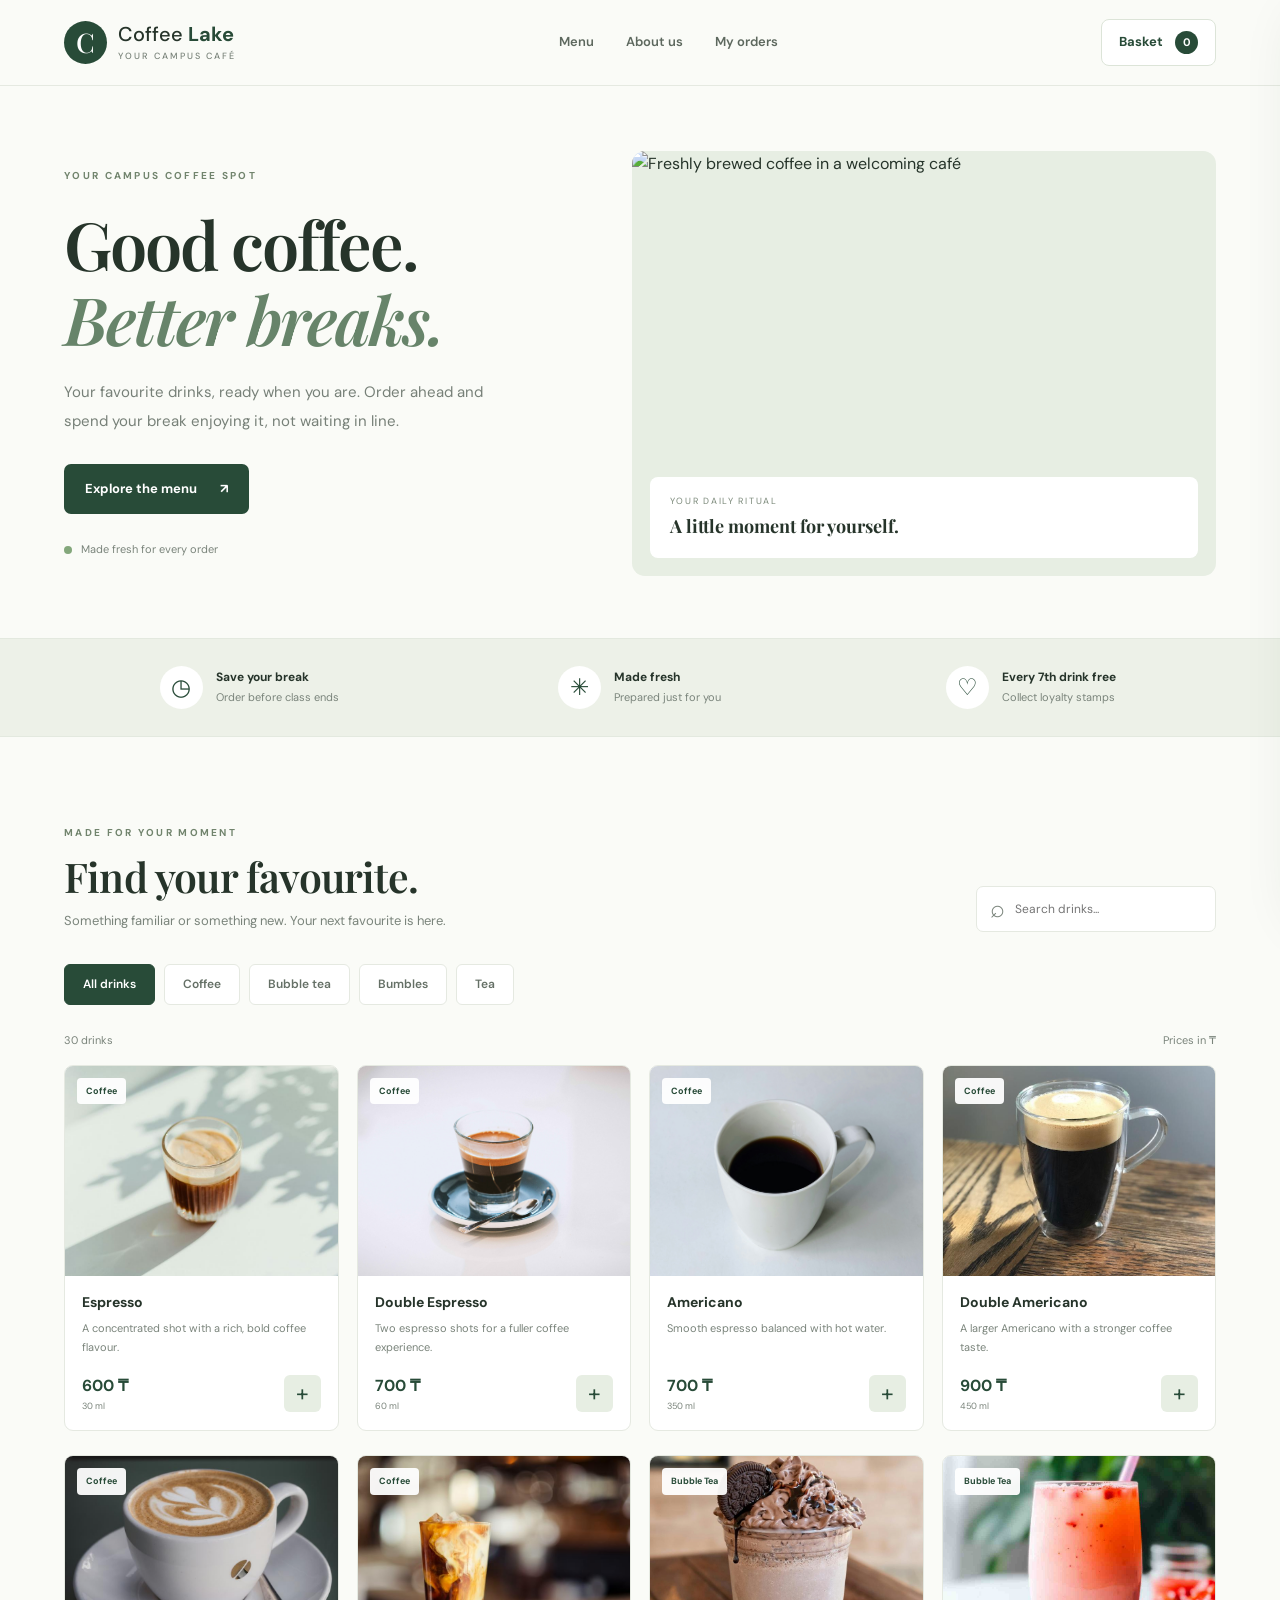
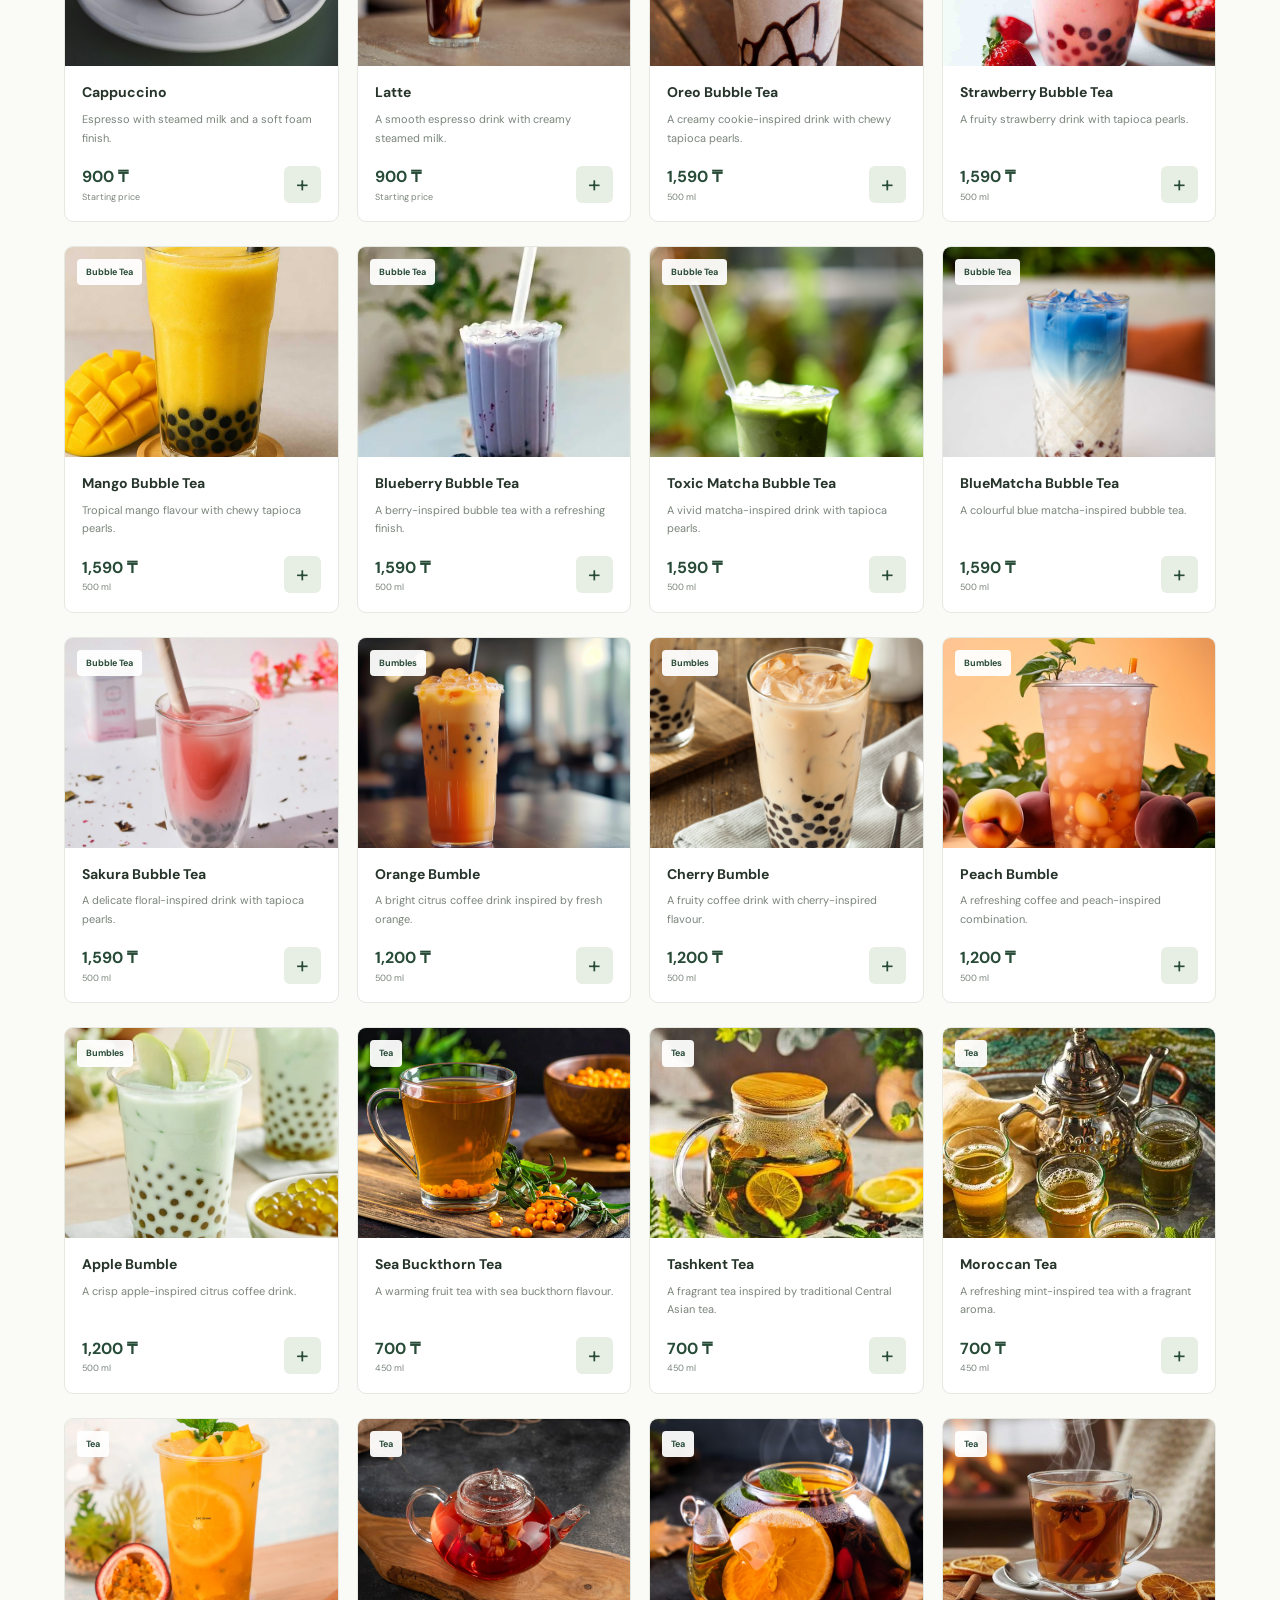
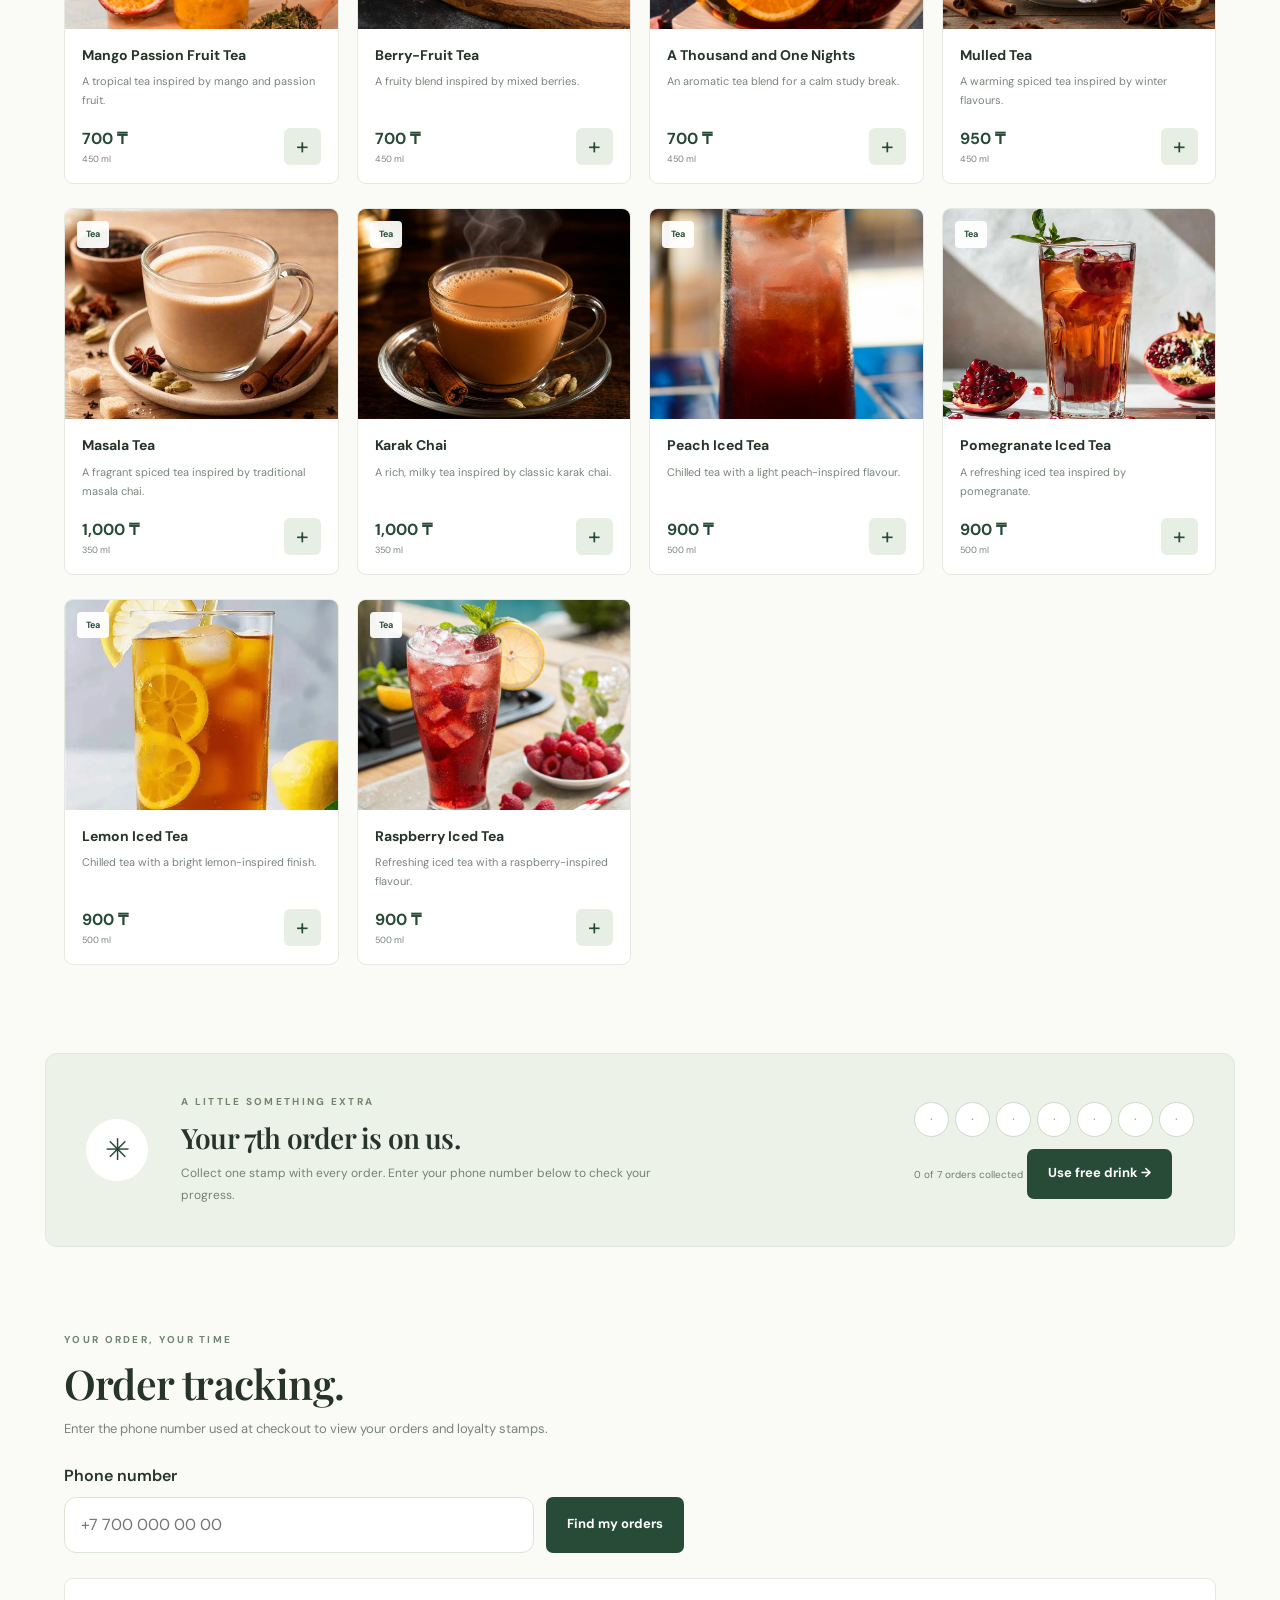
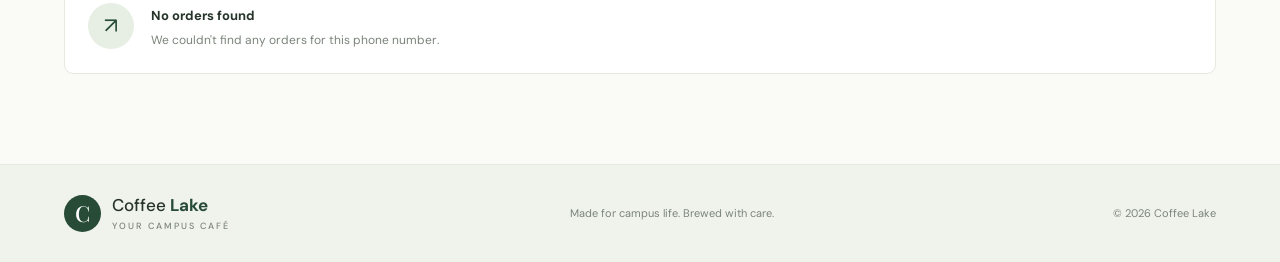
==== index.html @ 98bf96dd "Fix HTML formatting and structure" ====
<!DOCTYPE html>
<html lang="en">
<head>
  <meta charset="UTF-8">
  <meta name="viewport" content="width=device-width, initial-scale=1.0">
  <meta name="theme-color" content="#f5f7f0">
  <title>Coffee Lake | Your Campus Café</title>
  <link rel="preconnect" href="https://fonts.googleapis.com">
  <link rel="preconnect" href="https://fonts.gstatic.com" crossorigin>
  <link href="https://fonts.googleapis.com/css2?family=DM+Sans:wght@400;500;600;700&family=Playfair+Display:wght@600;700&display=swap" rel="stylesheet">
  <link rel="stylesheet" href="style.css">
  <script src="script.js" defer></script>
</head>
<body>
  <header class="header">
    <a href="#" class="logo">
      <span class="logo-icon">C</span>
      <span>Coffee <strong>Lake</strong><small>YOUR CAMPUS CAFÉ</small></span>
    </a>

    <nav class="navigation">
      <a href="#menu">Menu</a>
      <a href="#about">About us</a>
      <a href="#orders">My orders</a>
    </nav>

    <button class="basket-button" id="basket-button" type="button">
      Basket <span id="basket-count">0</span>
    </button>
  </header>

  <main>
    <section class="hero">
      <div class="hero-copy">
        <span class="eyebrow">YOUR CAMPUS COFFEE SPOT</span>
        <h1>Good coffee.<br><em>Better breaks.</em></h1>
        <p>Your favourite drinks, ready when you are. Order ahead and spend your break enjoying it, not waiting in line.</p>
        <a class="primary-button" href="#menu">Explore the menu <span>↗</span></a>
        <div class="hero-note"><span class="status-dot"></span> Made fresh for every order</div>
      </div>
      <div class="hero-image">
        <img src="https://images.unsplash.com/photo-1442512595331-e89e73853f31?auto=format&fit=crop&w=1200&q=85" alt="Freshly brewed coffee in a welcoming café">
        <div class="image-caption">
          <span>YOUR DAILY RITUAL</span>
          <strong>A little moment for yourself.</strong>
        </div>
      </div>
    </section>

    <section class="benefits">
      <div><span class="benefit-icon">◷</span><span><strong>Save your break</strong><small>Order before class ends</small></span></div>
      <div><span class="benefit-icon">✳</span><span><strong>Made fresh</strong><small>Prepared just for you</small></span></div>
      <div><span class="benefit-icon">♡</span><span><strong>Every 7th drink free</strong><small>Collect loyalty stamps</small></span></div>
    </section>

    <section class="menu-section" id="menu">
      <div class="section-heading">
        <div>
          <span class="eyebrow">MADE FOR YOUR MOMENT</span>
          <h2>Find your favourite.</h2>
          <p>Something familiar or something new. Your next favourite is here.</p>
        </div>
        <div class="search-wrap">
          <span>⌕</span>
          <input id="search-input" type="search" placeholder="Search drinks..." aria-label="Search drinks">
        </div>
      </div>

      <div class="category-list" id="category-list">
        <button class="category-button active" data-category="All">All drinks</button>
        <button class="category-button" data-category="Coffee">Coffee</button>
        <button class="category-button" data-category="Bubble Tea">Bubble tea</button>
        <button class="category-button" data-category="Bumbles">Bumbles</button>
        <button class="category-button" data-category="Tea">Tea</button>
      </div>

      <div class="menu-meta"><span id="results-count">Our menu</span><span>Prices in ₸</span></div>
      <div class="product-grid" id="product-grid"></div>
    </section>

    
    <section class="loyalty-section" id="about">
      <div class="loyalty-symbol">✳</div>
        <div>
          <span class="eyebrow">A LITTLE SOMETHING EXTRA</span>
          <h2>Your 7th order is on us.</h2>
          <p>Collect one stamp with every order. Enter your phone number below to check your progress.</p>
      </div>
   <div class="loyalty-progress">
  <div class="stamp-row" id="stamp-row"></div>
  <span id="loyalty-text">0 of 7 orders collected</span>

  <button
    class="primary-button"
    id="use-reward-button"
    type="button"
    hidden
  >
    Use free drink →
  </button>
</div>
    </section>


    
<section class="orders-section" id="orders">
  <div class="section-heading">
    <div>
      <span class="eyebrow">YOUR ORDER, YOUR TIME</span>
      <h2>Order tracking.</h2>
      <p>Enter the phone number used at checkout to view your orders and loyalty stamps.</p>
    </div>
  </div>

  <form class="order-lookup-form" id="order-lookup-form">
    <label for="history-phone">Phone number</label>
    <div class="order-lookup-controls">
      <input
        id="history-phone"
        name="phone"
        type="tel"
        maxlength="25"
        autocomplete="tel"
        placeholder="+7 700 000 00 00"
        required
      >
      <button class="primary-button" type="submit">Find my orders</button>
    </div>
  </form>

  <div class="order-status-card" id="order-status-card" aria-live="polite">
    <div class="empty-order-icon">↗</div>
    <div>
      <strong>Find your orders</strong>
      <p>Enter your phone number to view your order history.</p>
    </div>
  </div>
</section>

  </main>

  <footer class="footer">
    <a href="#" class="logo footer-logo">
      <span class="logo-icon">C</span>
      <span>Coffee <strong>Lake</strong><small>YOUR CAMPUS CAFÉ</small></span>
    </a>
    <p>Made for campus life. Brewed with care.</p>
    <span>© <span id="current-year"></span> Coffee Lake</span>
  </footer>

  <div class="overlay" id="overlay" hidden></div>

  <aside class="basket-panel" id="basket-panel" aria-label="Shopping basket" aria-hidden="true">
    <div class="panel-heading">
      <div><span class="eyebrow">YOUR SELECTION</span><h2>Your basket</h2></div>
      <button class="icon-button" id="close-basket" type="button" aria-label="Close basket">×</button>
    </div>
    <div class="basket-items" id="basket-items"></div>
    <div class="basket-footer">
      <div class="total-line"><span>Total</span><strong id="basket-total">0 ₸</strong></div>
      <button class="primary-button full-button" id="checkout-button" type="button">Continue to checkout →</button>
      <p class="small-note">Your order is confirmed after you submit checkout.</p>
    </div>
  </aside>

  <div class="modal" id="product-modal" role="dialog" aria-modal="true" aria-labelledby="product-modal-title" hidden>
    <div class="modal-card product-modal-card">
      <button class="icon-button modal-close" data-close-modal type="button" aria-label="Close">×</button>
      <img id="modal-product-image" class="modal-product-image" src="" alt="">
      <div class="modal-product-content">
        <span class="eyebrow" id="modal-product-category"></span>
        <h2 id="product-modal-title"></h2>
        <p id="modal-product-description"></p>
        <label for="drink-size">Drink size</label>
        <select id="drink-size"></select>
        <label for="drink-sugar">Sugar level</label>
        <select id="drink-sugar">
        <option value="No sugar">No sugar</option>
        <option value="Low">Low</option>
        <option value="Normal">Normal</option>
        <option value="Extra">Extra</option>
        </select>
        <label for="drink-syrup">Extra syrup (+150 ₸)</label>
        <select id="drink-syrup">
          <option value="None">No extra syrup</option>
          <option value="Vanilla">Vanilla</option>
          <option value="Caramel">Caramel</option>
          <option value="Hazelnut">Hazelnut</option>
          <option value="Strawberry">Strawberry</option>
        </select>
        <div class="modal-price-line"><span>Price</span><strong id="modal-price"></strong></div>
        <button class="primary-button full-button" id="add-to-basket" type="button">Add to basket</button>
      </div>
    </div>
  </div>

  <div class="modal" id="checkout-modal" role="dialog" aria-modal="true" aria-labelledby="checkout-title" hidden>
    <div class="modal-card checkout-card">
      <button class="icon-button modal-close" data-close-modal type="button" aria-label="Close">×</button>
      <span class="eyebrow">ALMOST THERE</span>
      <h2 id="checkout-title">Complete your order.</h2>
      <p class="checkout-intro">Tell us a little about your order so we can get it ready.</p>
      <form id="checkout-form">
        <label for="customer-name">Your name *</label>
        <input id="customer-name" name="name" type="text" maxlength="80" autocomplete="name" required placeholder="Enter your name">
        <label for="customer-phone">Phone number *</label>
        <input
          id="customer-phone"
          name="phone"
          type="tel"
          maxlength="25"
          autocomplete="tel"
          placeholder="+7 700 000 00 00"
          required
        >
        <label for="pickup-time">Pickup time *</label>
        <select id="pickup-time" name="pickupTime" required>
          <option value="Next break">Next break</option>
          <option value="In 15 minutes">In 15 minutes</option>
          <option value="In 30 minutes">In 30 minutes</option>
          <option value="As soon as possible">As soon as possible</option>
        </select>
        <label for="payment-method">Payment method *</label>
        <select id="payment-method" name="paymentMethod" required>
          <option value="Pay at the counter">Pay at the counter</option>
          <option value="Card at pickup">Card at pickup</option>
          <option value="Kaspi QR">Kaspi QR (payment arranged at pickup)</option>
        </select>
        <div class="checkout-total"><span>Order total</span><strong id="checkout-total">0 ₸</strong></div>
        <button class="primary-button full-button" type="submit">Place order →</button>
        <p class="small-note">Online payment is not processed by this demo website.</p>
      </form>
    </div>
  </div>

  <div class="toast" id="toast" role="status" aria-live="polite"></div>
</body>
</html>
---- style.css ----
:root {
  --green: #284b38;
  --green-dark: #1d3829;
  --green-light: #e7eee3;
  --green-pale: #f2f5ed;
  --cream: #fafbf7;
  --white: #ffffff;
  --text: #26342a;
  --muted: #7a847b;
  --border: #e5e9e1;
  --shadow: 0 18px 55px rgba(31, 52, 37, 0.12);
}

* {
  box-sizing: border-box;
  margin: 0;
  padding: 0;
}

html {
  scroll-behavior: smooth;
  scroll-padding-top: 100px;
}

body {
  font-family: "DM Sans", sans-serif;
  color: var(--text);
  background: var(--cream);
  line-height: 1.6;
}

body.panel-open {
  overflow: hidden;
}

button, input, select {
  font: inherit;
}

button, a {
  -webkit-tap-highlight-color: transparent;
}

button {
  cursor: pointer;
}

a {
  color: inherit;
  text-decoration: none;
}

button:focus-visible, a:focus-visible, input:focus-visible, select:focus-visible {
  outline: 3px solid #9ab69c;
  outline-offset: 3px;
}

.header {
  min-height: 86px;
  padding: 18px max(5%, calc((100% - 1320px) / 2));
  display: flex;
  justify-content: space-between;
  align-items: center;
  gap: 25px;
  background: rgba(250, 251, 247, 0.96);
  border-bottom: 1px solid var(--border);
  position: sticky;
  top: 0;
  z-index: 20;
  backdrop-filter: blur(14px);
}

.logo {
  display: inline-flex;
  align-items: center;
  gap: 11px;
  font-size: 20px;
  line-height: 1.15;
  font-weight: 500;
  white-space: nowrap;
}

.logo strong {
  color: var(--green);
}

.logo small {
  display: block;
  margin-top: 5px;
  font-size: 9px;
  letter-spacing: 2px;
  color: var(--muted);
}

.logo-icon {
  width: 43px;
  height: 43px;
  display: grid;
  place-items: center;
  border-radius: 50%;
  background: var(--green);
  color: white;
  font-family: "Playfair Display", serif;
  font-size: 27px;
}

.navigation {
  display: flex;
  align-items: center;
  gap: 32px;
}

.navigation a {
  font-size: 13px;
  font-weight: 600;
  color: #5d685e;
  transition: color 0.2s;
}

.navigation a:hover {
  color: var(--green);
}

.basket-button {
  display: flex;
  align-items: center;
  gap: 12px;
  padding: 11px 17px;
  border: 1px solid #dce4d8;
  border-radius: 8px;
  background: var(--white);
  color: var(--green);
  font-weight: 700;
  font-size: 13px;
}

.basket-button span {
  display: grid;
  place-items: center;
  width: 23px;
  height: 23px;
  border-radius: 50%;
  background: var(--green);
  color: white;
  font-size: 11px;
}

.hero {
  max-width: 1320px;
  margin: 0 auto;
  padding: 65px 5% 62px;
  display: grid;
  grid-template-columns: 0.92fr 1.08fr;
  align-items: center;
  gap: 70px;
}

.hero-copy {
  padding: 15px 0;
}

.eyebrow {
  display: block;
  color: #71846d;
  font-size: 10px;
  letter-spacing: 2.3px;
  font-weight: 700;
  text-transform: uppercase;
}

h1, h2 {
  font-family: "Playfair Display", Georgia, serif;
  font-weight: 600;
  line-height: 1.13;
}

.hero h1 {
  margin: 22px 0;
  font-size: clamp(48px, 5.2vw, 74px);
  letter-spacing: -2px;
}

.hero h1 em {
  color: #67846a;
  font-weight: 600;
}

.hero-copy > p {
  max-width: 455px;
  margin-bottom: 29px;
  color: #778078;
  font-size: 15px;
  line-height: 1.9;
}

.primary-button {
  min-height: 50px;
  padding: 14px 21px;
  display: inline-flex;
  align-items: center;
  justify-content: center;
  gap: 23px;
  border: 0;
  border-radius: 7px;
  background: var(--green);
  color: white;
  font-size: 13px;
  font-weight: 700;
  transition: background 0.2s, transform 0.2s;
}

.primary-button:hover {
  background: var(--green-dark);
  transform: translateY(-1px);
}

.hero-note {
  margin-top: 27px;
  display: flex;
  align-items: center;
  gap: 9px;
  font-size: 11px;
  color: var(--muted);
}

.status-dot {
  width: 8px;
  height: 8px;
  border-radius: 50%;
  background: #83a77b;
}

.hero-image {
  height: 425px;
  position: relative;
  overflow: hidden;
  border-radius: 13px;
  background: var(--green-light);
}

.hero-image > img {
  width: 100%;
  height: 100%;
  object-fit: cover;
  display: block;
}

.image-caption {
  position: absolute;
  bottom: 18px;
  left: 18px;
  right: 18px;
  padding: 17px 20px;
  border-radius: 8px;
  background: #ffffff;
  backdrop-filter: blur(10px);
}

.image-caption span {
  display: block;
  color: #7b897a;
  font-size: 9px;
  letter-spacing: 1.7px;
  margin-bottom: 4px;
}

.image-caption strong {
  font-family: "Playfair Display", serif;
  font-size: 18px;
}

.benefits {
  display: grid;
  grid-template-columns: repeat(3, 1fr);
  gap: 20px;
  padding: 27px 5%;
  background: #edf1e8;
  border-top: 1px solid #e3e9df;
  border-bottom: 1px solid #e3e9df;
}

.benefits > div {
  display: flex;
  align-items: center;
  justify-content: center;
  gap: 13px;
}

.benefit-icon {
  width: 43px;
  height: 43px;
  display: grid;
  place-items: center;
  border-radius: 50%;
  background: white;
  color: var(--green);
  font-size: 23px;
}

.benefits strong, .benefits small {
  display: block;
}

.benefits strong {
  font-size: 12px;
}

.benefits small {
  margin-top: 2px;
  color: var(--muted);
  font-size: 11px;
}

.menu-section, .orders-section {
  max-width: 1320px;
  margin: 0 auto;
  padding: 88px 5%;
}

.section-heading {
  display: flex;
  align-items: end;
  justify-content: space-between;
  gap: 25px;
}

.section-heading h2, .loyalty-section h2 {
  margin-top: 12px;
  font-size: clamp(31px, 3.2vw, 43px);
  letter-spacing: -0.8px;
}

.section-heading p {
  margin-top: 12px;
  color: var(--muted);
  font-size: 13px;
}

.search-wrap {
  display: flex;
  align-items: center;
  gap: 10px;
  width: 240px;
  padding: 0 13px;
  border: 1px solid var(--border);
  border-radius: 7px;
  background: white;
  color: var(--muted);
}

.search-wrap span {
  font-size: 25px;
}

.search-wrap input {
  width: 100%;
  min-width: 0;
  height: 44px;
  border: 0;
  outline: none;
  background: transparent;
  color: var(--text);
  font-size: 12px;
}

.category-list {
  display: flex;
  flex-wrap: wrap;
  gap: 9px;
  margin-top: 32px;
}

.category-button {
  padding: 10px 18px;
  border: 1px solid var(--border);
  border-radius: 6px;
  background: white;
  color: #657066;
  font-size: 12px;
  font-weight: 600;
  transition: all 0.2s;
}

.category-button:hover, .category-button.active {
  border-color: var(--green);
  background: var(--green);
  color: white;
}

.menu-meta {
  display: flex;
  justify-content: space-between;
  margin: 27px 0 15px;
  color: var(--muted);
  font-size: 11px;
}

.product-grid {
  display: grid;
  grid-template-columns: repeat(4, minmax(0, 1fr));
  gap: 24px 18px;
}

.product-card {
  min-width: 0;
  overflow: hidden;
  border: 1px solid var(--border);
  border-radius: 9px;
  background: white;
  transition: transform 0.25s, box-shadow 0.25s;
}

.product-card:hover {
  transform: translateY(-4px);
  box-shadow: 0 13px 32px rgba(31, 52, 37, 0.09);
}

.product-image-wrap {
  height: 210px;
  position: relative;
  overflow: hidden;
  background: #e8ede4;
}

.product-image {
  display: block;
  width: 100%;
  height: 100%;
  object-fit: cover;
  transition: transform 0.4s;
}

.product-card:hover .product-image {
  transform: scale(1.045);
}

.product-category {
  position: absolute;
  top: 12px;
  left: 12px;
  padding: 6px 9px;
  border-radius: 4px;
  background: rgba(255, 255, 255, 0.94);
  color: var(--green);
  font-size: 9px;
  font-weight: 700;
}

.product-info {
  padding: 17px;
}

.product-info h3 {
  font-size: 14px;
  line-height: 1.4;
}

.product-description {
  min-height: 39px;
  margin-top: 7px;
  color: var(--muted);
  font-size: 11px;
  line-height: 1.7;
}

.product-bottom {
  display: flex;
  justify-content: space-between;
  align-items: center;
  gap: 10px;
  margin-top: 15px;
}

.product-price {
  color: var(--green);
  font-size: 16px;
  font-weight: 700;
  white-space: nowrap;
}

.product-price small {
  display: block;
  color: var(--muted);
  font-size: 9px;
  font-weight: 400;
}

.add-button {
  width: 37px;
  height: 37px;
  flex-shrink: 0;
  border: 0;
  border-radius: 6px;
  background: var(--green-light);
  color: var(--green);
  font-size: 23px;
  transition: background 0.2s, color 0.2s;
}

.add-button:hover {
  background: var(--green);
  color: white;
}

.no-results {
  grid-column: 1 / -1;
  padding: 60px 20px;
  text-align: center;
  color: var(--muted);
}

.loyalty-section {
  max-width: 1190px;
  margin: 0 auto 70px;
  padding: 40px;
  display: grid;
  grid-template-columns: 70px 1fr 280px;
  align-items: center;
  gap: 25px;
  border: 1px solid #e0e8dc;
  border-radius: 12px;
  background: #edf2e8;
}

.loyalty-symbol {
  width: 62px;
  height: 62px;
  display: grid;
  place-items: center;
  border-radius: 50%;
  background: white;
  color: var(--green);
  font-size: 30px;
}

.loyalty-section h2 {
  font-size: 28px;
}

.loyalty-section p {
  max-width: 490px;
  margin-top: 9px;
  color: #748074;
  font-size: 12px;
  line-height: 1.8;
}

.stamp-row {
  display: grid;
  grid-template-columns: repeat(7, 1fr);
  gap: 6px;
  margin-bottom: 12px;
}

.stamp {
  aspect-ratio: 1;
  display: grid;
  place-items: center;
  border: 1px solid #cfd9ca;
  border-radius: 50%;
  background: white;
  color: #9ba99a;
  font-size: 14px;
}

.stamp.filled {
  border-color: var(--green);
  background: var(--green);
  color: white;
}

.loyalty-progress > span {
  font-size: 10px;
  color: #6f7d6d;
}

.orders-section {
  padding-top: 15px;
  padding-bottom: 90px;
}

.order-status-card {
  margin-top: 25px;
  padding: 23px;
  display: flex;
  align-items: center;
  gap: 17px;
  border: 1px solid var(--border);
  border-radius: 9px;
  background: white;
}

.empty-order-icon {
  width: 46px;
  height: 46px;
  display: grid;
  place-items: center;
  flex-shrink: 0;
  border-radius: 50%;
  background: var(--green-light);
  color: var(--green);
  font-size: 22px;
}

.order-status-card strong {
  font-size: 13px;
}

.order-status-card p {
  margin-top: 4px;
  color: var(--muted);
  font-size: 12px;
}

.order-number {
  display: inline-block;
  margin-top: 5px;
  color: var(--green);
  font-size: 12px;
  font-weight: 700;
}

.order-status-pill {
  display: inline-block;
  margin-top: 8px;
  padding: 5px 9px;
  border-radius: 5px;
  background: var(--green-light);
  color: var(--green);
  font-size: 10px;
  font-weight: 700;
}

.footer {
  padding: 30px 5%;
  display: flex;
  align-items: center;
  justify-content: space-between;
  gap: 20px;
  border-top: 1px solid var(--border);
  background: #f0f3eb;
}

.footer p, .footer > span {
  color: var(--muted);
  font-size: 11px;
}

.footer-logo {
  font-size: 17px;
}

.footer-logo .logo-icon {
  width: 37px;
  height: 37px;
  font-size: 22px;
}

.overlay {
  position: fixed;
  inset: 0;
  z-index: 40;
  background: rgba(20, 31, 23, 0.45);
  backdrop-filter: blur(3px);
}

.basket-panel {
  position: fixed;
  top: 0;
  right: 0;
  z-index: 50;
  width: min(440px, 100%);
  height: 100dvh;
  display: flex;
  flex-direction: column;
  padding: 27px;
  background: var(--cream);
  box-shadow: var(--shadow);
  transform: translateX(105%);
  transition: transform 0.3s ease;
}

.basket-panel.open {
  transform: translateX(0);
}

.panel-heading {
  display: flex;
  justify-content: space-between;
  align-items: center;
  padding-bottom: 20px;
  border-bottom: 1px solid var(--border);
}

.panel-heading h2 {
  margin-top: 5px;
  font-size: 29px;
}

.icon-button {
  width: 39px;
  height: 39px;
  display: grid;
  place-items: center;
  border: 1px solid var(--border);
  border-radius: 50%;
  background: white;
  color: var(--text);
  font-size: 25px;
}

.basket-items {
  flex: 1;
  overflow-y: auto;
  padding: 18px 0;
}

.empty-basket {
  padding: 50px 10px;
  text-align: center;
  color: var(--muted);
  font-size: 13px;
}

.basket-item {
  display: grid;
  grid-template-columns: 70px 1fr auto;
  gap: 12px;
  padding: 14px 0;
  border-bottom: 1px solid var(--border);
}

.basket-item img {
  width: 70px;
  height: 75px;
  border-radius: 7px;
  object-fit: cover;
  background: var(--green-light);
}

.basket-item h3 {
  font-size: 12px;
  line-height: 1.5;
}

.basket-item p {
  margin-top: 4px;
  color: var(--muted);
  font-size: 10px;
}

.basket-item-price {
  font-size: 12px;
  font-weight: 700;
  white-space: nowrap;
}

.quantity-controls {
  display: flex;
  align-items: center;
  gap: 11px;
  margin-top: 9px;
}

.quantity-controls button {
  width: 25px;
  height: 25px;
  border: 1px solid var(--border);
  border-radius: 5px;
  background: white;
  color: var(--green);
}

.quantity-controls span {
  font-size: 11px;
  font-weight: 700;
}

.basket-footer {
  padding-top: 18px;
  border-top: 1px solid var(--border);
}

.total-line, .modal-price-line, .checkout-total {
  display: flex;
  align-items: center;
  justify-content: space-between;
  gap: 12px;
  margin-bottom: 17px;
}

.total-line span, .modal-price-line span, .checkout-total span {
  color: var(--muted);
  font-size: 13px;
}

.total-line strong, .modal-price-line strong, .checkout-total strong {
  color: var(--green);
  font-size: 21px;
}

.full-button {
  width: 100%;
}

.small-note {
  margin-top: 12px;
  text-align: center;
  color: var(--muted);
  font-size: 10px;
  line-height: 1.6;
}

.modal {
  position: fixed;
  inset: 0;
  z-index: 60;
  padding: 22px;
  display: grid;
  place-items: center;
  overflow-y: auto;
  background: rgba(20, 31, 23, 0.48);
  backdrop-filter: blur(3px);
}

.modal[hidden], .overlay[hidden] {
  display: none;
}

.modal-card {
  width: min(100%, 450px);
  position: relative;
  padding: 30px;
  border-radius: 12px;
  background: var(--cream);
  box-shadow: var(--shadow);
}

.modal-close {
  position: absolute;
  top: 14px;
  right: 14px;
  z-index: 2;
}

.product-modal-card {
  width: min(100%, 770px);
  padding: 0;
  display: grid;
  grid-template-columns: 0.9fr 1fr;
  overflow: hidden;
}

.modal-product-image {
  width: 100%;
  height: 100%;
  min-height: 500px;
  object-fit: cover;
  background: var(--green-light);
}

.modal-product-content {
  padding: 35px 28px;
}

.modal-product-content h2, .checkout-card h2 {
  margin: 10px 0;
  font-size: 31px;
}

.modal-product-content > p, .checkout-intro {
  margin-bottom: 20px;
  color: var(--muted);
  font-size: 12px;
  line-height: 1.8;
}

.modal-product-content label, #checkout-form label {
  display: block;
  margin: 15px 0 7px;
  font-size: 11px;
  font-weight: 700;
}

.modal-product-content select, #checkout-form input, #checkout-form select {
  width: 100%;
  min-height: 43px;
  padding: 10px 12px;
  border: 1px solid var(--border);
  border-radius: 6px;
  background: white;
  color: var(--text);
  font-size: 12px;
}

.modal-price-line {
  margin-top: 23px;
}

.checkout-card {
  max-height: calc(100dvh - 30px);
  overflow-y: auto;
}

.checkout-card h2 {
  margin-top: 14px;
}

.checkout-intro {
  margin-top: 10px;
  margin-bottom: 15px;
}

.checkout-total {
  padding-top: 20px;
  margin-top: 20px;
  border-top: 1px solid var(--border);
}

.toast {
  position: fixed;
  left: 50%;
  bottom: 25px;
  z-index: 100;
  max-width: calc(100% - 30px);
  padding: 13px 20px;
  border-radius: 7px;
  background: var(--green-dark);
  color: white;
  font-size: 12px;
  box-shadow: var(--shadow);
  opacity: 0;
  pointer-events: none;
  transform: translate(-50%, 15px);
  transition: opacity 0.2s, transform 0.2s;
}

.toast.visible {
  opacity: 1;
  transform: translate(-50%, 0);
}

@media (max-width: 1050px) {
  .hero {
    gap: 35px;
  }

  .product-grid {
    grid-template-columns: repeat(3, minmax(0, 1fr));
  }

  .loyalty-section {
    margin-right: 5%;
    margin-left: 5%;
    grid-template-columns: 60px 1fr;
  }

  .loyalty-progress {
    grid-column: 2;
    max-width: 320px;
  }
}

@media (max-width: 720px) {
  .header {
    min-height: 72px;
    padding: 13px 5%;
    gap: 12px;
  }

  .logo {
    font-size: 16px;
    gap: 8px;
  }

  .logo-icon {
    width: 36px;
    height: 36px;
    font-size: 22px;
  }

  .logo small {
    font-size: 7px;
    letter-spacing: 1.4px;
  }

  .navigation {
    display: none;
  }

  .basket-button {
    padding: 8px 10px;
    gap: 8px;
    font-size: 11px;
  }

  .hero {
    padding-top: 43px;
    padding-bottom: 40px;
    grid-template-columns: 1fr;
    gap: 28px;
  }

  .hero h1 {
    font-size: 52px;
  }

  .hero-image {
    height: 310px;
  }

  .benefits {
    padding: 21px 5%;
    grid-template-columns: 1fr;
    gap: 18px;
  }

  .benefits > div {
    justify-content: flex-start;
  }

  .menu-section, .orders-section {
    padding-top: 60px;
    padding-bottom: 60px;
  }

  .section-heading {
    align-items: flex-start;
    flex-direction: column;
    gap: 18px;
  }

  .search-wrap {
    width: 100%;
  }

  .category-list {
    gap: 7px;
  }

  .category-button {
    padding: 9px 12px;
    font-size: 11px;
  }

  .product-grid {
    grid-template-columns: repeat(2, minmax(0, 1fr));
    gap: 14px 10px;
  }

  .product-image-wrap {
    height: 155px;
  }

  .product-info {
    padding: 12px;
  }

  .product-info h3 {
    font-size: 12px;
  }

  .product-description {
    min-height: 53px;
    font-size: 10px;
  }

  .product-bottom {
    gap: 5px;
  }

  .product-price {
    font-size: 14px;
  }

  .add-button {
    width: 32px;
    height: 32px;
  }

  .loyalty-section {
    margin-bottom: 40px;
    padding: 24px;
    grid-template-columns: 1fr;
    gap: 17px;
  }

  .loyalty-progress {
    grid-column: auto;
    width: 100%;
  }

  .loyalty-section h2 {
    font-size: 28px;
  }

  .footer {
    flex-wrap: wrap;
    padding: 25px 5%;
  }

  .footer p {
    order: 3;
    width: 100%;
  }

  .product-modal-card {
    grid-template-columns: 1fr;
    max-width: 450px;
  }

  .modal-product-image {
    height: 210px;
    min-height: 0;
  }

  .modal-product-content {
    padding: 25px;
  }

  .modal-product-content h2 {
    font-size: 27px;
  }
}

@media (max-width: 380px) {
  .product-image-wrap {
    height: 130px;
  }

  .product-info {
    padding: 9px;
  }

  .product-bottom {
    align-items: flex-end;
  }

  .product-price {
    font-size: 12px;
  }

  .add-button {
    width: 29px;
    height: 29px;
  }
}


.order-lookup-form {
  margin: 24px 0;
  max-width: 620px;
}

.order-lookup-form label {
  display: block;
  margin-bottom: 8px;
  font-weight: 600;
}

.order-lookup-controls {
  display: flex;
  gap: 12px;
  flex-wrap: wrap;
}

.order-lookup-controls input {
  flex: 1;
  min-width: 200px;
  padding: 14px 16px;
  border: 1px solid #dce4d8;
  border-radius: 12px;
  font: inherit;
}

.history-order {
  padding: 22px;
  border: 1px solid #e2e9df;
  border-radius: 16px;
  background: #fff;
  margin-bottom: 16px;
  width: 100%;
}

.history-order-heading,
.history-order-total {
  display: flex;
  justify-content: space-between;
  align-items: center;
  gap: 12px;
  flex-wrap: wrap;
}

.history-order-items {
  padding-left: 20px;
  line-height: 1.8;
}

.history-order-total {
  border-top: 1px solid #e8ede5;
  padding-top: 14px;
  margin-top: 14px;
}

.order-status-pill {
  display: inline-block;
  padding: 7px 12px;
  border-radius: 20px;
  background: #edf3e9;
  color: #284b38;
  font-size: 13px;
  font-weight: 700;
}

/* ===== COFFEE LAKE ADMIN (scoped; does not affect the customer site) ===== */
.admin-page {
  --green: #284b38;
  --green-dark: #1d3829;
  --green-soft: #e7eee3;
  --green-muted: #6d8b72;
  --cream: #f5f2e9;
  --sidebar: #faf8f2;
  --white: #ffffff;
  --text: #20231f;
  --muted: #85877f;
  --border: #e8e5dc;
  --yellow: #f8e9bd;
  --yellow-text: #a86b13;
  --red-soft: #f8e1dc;
  --red-text: #a34d40;
  --shadow: 0 5px 22px rgba(40, 75, 56, .045);
}
.admin-page{
      --green: #284b38;
      --green-dark: #1d3829;
      --green-soft: #e7eee3;
      --green-muted: #6d8b72;
      --cream: #f5f2e9;
      --sidebar: #faf8f2;
      --white: #ffffff;
      --text: #20231f;
      --muted: #85877f;
      --border: #e8e5dc;
      --yellow: #f8e9bd;
      --yellow-text: #a86b13;
      --red-soft: #f8e1dc;
      --red-text: #a34d40;
      --shadow: 0 5px 22px rgba(40, 75, 56, .045);
    }

    .admin-page *{
      box-sizing: border-box;
    }

    body.admin-page{
      margin: 0;
      background: var(--cream);
      color: var(--text);
      font-family: "DM Sans", sans-serif;
    }

    .admin-page button,
.admin-page input,
.admin-page select{
      font: inherit;
    }

    .admin-page button{
      cursor: pointer;
    }

    .admin-page .hidden{
      display: none !important;
    }

    /* LOGIN */

    .admin-page #login-screen{
      min-height: 100vh;
      display: grid;
      place-items: center;
      padding: 24px;
    }

    .admin-page .login-card{
      width: 100%;
      max-width: 420px;
      padding: 42px;
      background: var(--white);
      border: 1px solid var(--border);
      border-radius: 20px;
      box-shadow: var(--shadow);
    }

    .admin-page .login-logo{
      text-align: center;
      font: 700 34px "Playfair Display", serif;
      color: var(--green);
    }

    .admin-page .login-subtitle{
      margin: 8px 0 30px;
      text-align: center;
      color: var(--muted);
    }

    .admin-page .login-card label{
      display: block;
      margin: 18px 0 8px;
      font-size: 13px;
      font-weight: 600;
    }

    .admin-page .login-card input{
      width: 100%;
      padding: 13px 14px;
      border: 1px solid var(--border);
      border-radius: 10px;
      outline-color: var(--green);
    }

    .admin-page .primary-button{
      border: 0;
      border-radius: 10px;
      padding: 13px 18px;
      background: var(--green);
      color: white;
      font-weight: 600;
    }

    .admin-page .primary-button:hover{
      background: var(--green-dark);
    }

    .admin-page .login-card .primary-button{
      width: 100%;
      margin-top: 24px;
    }

    .admin-page #login-message{
      min-height: 20px;
      margin: 16px 0 0;
      text-align: center;
      color: var(--red-text);
      font-size: 13px;
    }

    /* APP LAYOUT */

    .admin-page #app{
      min-height: 100vh;
      display: flex;
    }

    .admin-page .sidebar{
      width: 200px;
      flex: 0 0 200px;
      min-height: 100vh;
      padding: 28px 18px 22px;
      display: flex;
      flex-direction: column;
      background: var(--sidebar);
      border-right: 1px solid #dedbd2;
    }

    .admin-page .brand{
      display: flex;
      align-items: center;
      gap: 10px;
      margin: 8px 4px 42px;
    }

    .admin-page .brand-mark{
      width: 48px;
      height: 48px;
      flex: 0 0 48px;
      display: grid;
      place-items: center;
      border-radius: 50%;
      background: var(--green);
      color: white;
      font: 700 29px "Playfair Display", serif;
    }

    .admin-page .brand-name{
      color: var(--text);
      font: 700 19px/1.05 "Playfair Display", serif;
    }

    .admin-page .brand-caption{
      display: block;
      margin-top: 4px;
      font-size: 7px;
      letter-spacing: 1.2px;
      font-weight: 700;
    }

    .admin-page .nav-list{
      display: grid;
      gap: 8px;
    }

    .admin-page .nav-button{
      display: flex;
      align-items: center;
      gap: 13px;
      width: 100%;
      padding: 13px 12px;
      border: 0;
      border-radius: 10px;
      background: transparent;
      color: #41443e;
      text-align: left;
      font-size: 14px;
    }

    .admin-page .nav-button:hover,
.admin-page .nav-button.active{
      background: #efede4;
      color: var(--green);
    }

    .admin-page .nav-button.active{
      box-shadow: inset 4px 0 var(--green);
      font-weight: 700;
    }

    .admin-page .nav-icon{
      width: 20px;
      text-align: center;
      font-size: 18px;
    }

    .admin-page .sidebar-spacer{
      flex: 1;
    }

    .admin-page .logout-button{
      margin-top: 24px;
      background: #efede4;
    }

    .admin-page .main{
      min-width: 0;
      flex: 1;
      padding: 34px 32px 40px;
    }

    .admin-page .topbar{
      display: flex;
      justify-content: space-between;
      align-items: center;
      gap: 20px;
      margin-bottom: 25px;
    }

    .admin-page .page-title{
      margin: 0;
      font: 700 38px "Playfair Display", serif;
    }

    .admin-page .page-subtitle{
      margin: 5px 0 0;
      color: #73766e;
      font-size: 15px;
    }

    .admin-page .top-actions{
      display: flex;
      align-items: center;
      gap: 14px;
    }

    .admin-page .online-pill{
      display: flex;
      align-items: center;
      gap: 8px;
      padding: 10px 15px;
      border-radius: 30px;
      background: #fdfbf5;
      font-size: 13px;
    }

    .admin-page .online-dot{
      width: 9px;
      height: 9px;
      border-radius: 50%;
      background: #4d9666;
    }

    .admin-page .avatar{
      width: 44px;
      height: 44px;
      display: grid;
      place-items: center;
      border-radius: 50%;
      background: var(--green);
      color: white;
      font-weight: 700;
    }

    /* STATISTICS */

    .admin-page .stats-row{
      display: grid;
      grid-template-columns: repeat(3, minmax(0, 1fr)) 185px;
      gap: 16px;
      margin-bottom: 24px;
    }

    .admin-page .stat-card{
      min-height: 118px;
      display: flex;
      align-items: center;
      gap: 16px;
      padding: 20px;
      background: var(--white);
      border: 1px solid var(--border);
      border-radius: 17px;
      box-shadow: var(--shadow);
    }

    .admin-page .stat-icon{
      font-size: 29px;
    }

    .admin-page .stat-label{
      color: #62655e;
      font-size: 13px;
    }

    .admin-page .stat-value{
      margin-top: 3px;
      font-size: 27px;
      line-height: 1.15;
      font-weight: 700;
    }

    .admin-page .stat-note{
      margin-top: 7px;
      color: #4b9364;
      font-size: 12px;
      font-weight: 600;
    }

    .admin-page .period-wrap{
      display: flex;
      align-items: center;
      justify-content: flex-end;
    }

    .admin-page #period-select{
      width: 100%;
      padding: 14px 12px;
      border: 1px solid var(--border);
      border-radius: 12px;
      background: white;
      color: var(--text);
    }

    /* PANELS */

    .admin-page .dashboard-grid{
      display: grid;
      grid-template-columns: minmax(0, 1.55fr) minmax(300px, 1fr);
      gap: 18px;
      margin-bottom: 22px;
    }

    .admin-page .panel{
      min-width: 0;
      padding: 20px;
      background: var(--white);
      border: 1px solid var(--border);
      border-radius: 17px;
      box-shadow: var(--shadow);
    }

    .admin-page .panel-heading{
      display: flex;
      align-items: center;
      justify-content: space-between;
      gap: 12px;
      margin-bottom: 17px;
    }

    .admin-page .panel-heading h2{
      margin: 0;
      font-size: 18px;
      font-weight: 700;
    }

    .admin-page .text-button{
      padding: 5px 0;
      border: 0;
      background: transparent;
      color: var(--green);
      font-size: 12px;
      font-weight: 600;
    }

    /* CHART */

    .admin-page .chart-wrap{
      width: 100%;
      min-height: 210px;
    }

    .admin-page #orders-chart{
      display: block;
      width: 100%;
      height: 210px;
      overflow: visible;
    }

    .admin-page .chart-grid-line{
      stroke: #e9e8e1;
      stroke-width: 1;
    }

    .admin-page .chart-line{
      fill: none;
      stroke: var(--green);
      stroke-width: 3;
      stroke-linecap: round;
      stroke-linejoin: round;
    }

    .admin-page .chart-area{
      fill: url(#chartFill);
    }

    .admin-page .chart-point{
      fill: var(--green);
      stroke: white;
      stroke-width: 2;
    }

    .admin-page .chart-label{
      fill: #73766e;
      font-size: 11px;
      font-family: "DM Sans", sans-serif;
    }

    /* POPULAR DRINKS */

    .admin-page #popular-list{
      display: grid;
      gap: 15px;
    }

    .admin-page .popular-item{
      display: grid;
      grid-template-columns: 58px minmax(0, 1fr);
      align-items: center;
      gap: 13px;
    }

    .admin-page .drink-thumb{
      width: 58px;
      height: 58px;
      display: grid;
      place-items: center;
      overflow: hidden;
      border-radius: 12px;
      background: #f1f0e9;
      color: var(--green);
      font-size: 27px;
    }

    .admin-page .drink-thumb img{
      width: 100%;
      height: 100%;
      object-fit: cover;
    }

    .admin-page .drink-name{
      font-size: 13px;
      font-weight: 600;
    }

    .admin-page .drink-meta{
      margin-top: 4px;
      color: var(--muted);
      font-size: 11px;
    }

    .admin-page .progress-track{
      height: 6px;
      margin-top: 8px;
      overflow: hidden;
      border-radius: 20px;
      background: #e9ebe5;
    }

    .admin-page .progress-fill{
      height: 100%;
      border-radius: 20px;
      background: var(--green-muted);
    }

    .admin-page .empty-note{
      padding: 24px 8px;
      color: var(--muted);
      text-align: center;
      font-size: 13px;
    }

    /* ORDERS AND DETAILS */

    .admin-page .orders-layout{
      display: grid;
      grid-template-columns: minmax(0, 1.55fr) minmax(300px, 1fr);
      align-items: start;
      gap: 18px;
    }

    .admin-page .table-scroll{
      overflow-x: auto;
    }

    .admin-page table{
      width: 100%;
      border-collapse: collapse;
      white-space: nowrap;
      font-size: 12px;
    }

    .admin-page thead{
      background: #f5f3ec;
    }

    .admin-page th{
      padding: 12px 9px;
      color: #4d5049;
      text-align: left;
      font-weight: 700;
    }

    .admin-page td{
      padding: 13px 9px;
      border-bottom: 1px solid #eeece5;
    }

    .admin-page tbody tr{
      cursor: pointer;
    }

    .admin-page tbody tr:hover,
.admin-page tbody tr.selected{
      background: #f8f8f3;
    }

    .admin-page .order-number{
      color: var(--green);
      font-weight: 700;
    }

    .admin-page .status-pill{
      display: inline-block;
      padding: 5px 9px;
      border-radius: 20px;
      font-size: 10px;
      font-weight: 700;
    }

    .admin-page .status-received{
      background: #f1ead9;
      color: #8a6c31;
    }

    .admin-page .status-preparing{
      background: var(--yellow);
      color: var(--yellow-text);
    }

    .admin-page .status-ready{
      background: #e1eee2;
      color: #477b50;
    }

    .admin-page .status-completed{
      background: #dcebe0;
      color: #3e8056;
    }

    .admin-page .status-cancelled{
      background: var(--red-soft);
      color: var(--red-text);
    }

    /* ORDER DETAILS */

    .admin-page .details-panel{
      min-height: 300px;
    }

    .admin-page .details-top{
      display: flex;
      justify-content: space-between;
      gap: 12px;
      align-items: center;
    }

    .admin-page .details-top h2{
      margin: 0;
      font-size: 18px;
    }

    .admin-page .close-details{
      border: 0;
      background: transparent;
      color: #73766e;
      font-size: 20px;
    }

    .admin-page .customer-info{
      margin: 17px 0;
      font-size: 12px;
      line-height: 1.7;
    }

    .admin-page .customer-name{
      font-weight: 700;
      font-size: 13px;
    }

    .admin-page .details-divider{
      height: 1px;
      margin: 14px 0;
      background: var(--border);
    }

    .admin-page .detail-section-title{
      margin-bottom: 12px;
      font-size: 12px;
      font-weight: 700;
    }

    .admin-page .detail-item{
      display: flex;
      align-items: center;
      justify-content: space-between;
      gap: 10px;
      margin: 12px 0;
      font-size: 12px;
    }

    .admin-page .detail-item-name{
      font-weight: 600;
    }

    .admin-page .detail-item-meta{
      margin-top: 4px;
      color: var(--muted);
      font-size: 10px;
    }

    .admin-page .detail-total{
      display: flex;
      justify-content: space-between;
      margin-top: 14px;
      font-size: 13px;
      font-weight: 700;
    }

    .admin-page .current-status{
      display: flex;
      justify-content: space-between;
      align-items: center;
      margin: 16px 0;
      font-size: 12px;
    }

    .admin-page .status-actions{
      display: flex;
      flex-wrap: wrap;
      gap: 8px;
    }

    .admin-page .status-action{
      flex: 1;
      min-width: 65px;
      padding: 10px 9px;
      border: 1px solid var(--border);
      border-radius: 9px;
      background: white;
      color: var(--text);
      font-size: 11px;
      font-weight: 600;
    }

    .admin-page .status-action.ready{
      border-color: var(--green-muted);
      background: #6d9b7a;
      color: white;
    }

    .admin-page .status-action.completed{
      border-color: var(--green-dark);
      background: #344b3b;
      color: white;
    }

    .admin-page .status-action.cancel{
      background: #fff;
      color: #555;
    }

    .admin-page .status-action:disabled{
      opacity: .5;
      cursor: wait;
    }

    .admin-page #app-message{
      min-height: 20px;
      margin-top: 14px;
      color: var(--green);
      font-size: 12px;
    }

    /* OTHER NAV SECTIONS */

    .admin-page .placeholder-panel{
      padding: 45px 24px;
      text-align: center;
      color: var(--muted);
    }

    /* RESPONSIVE */

    @media (max-width: 1150px){
      .admin-page .main{
        padding: 28px 22px;
      }

      .admin-page .stats-row{
        grid-template-columns: repeat(3, minmax(0, 1fr));
      }

      .admin-page .period-wrap{
        grid-column: 1 / -1;
        justify-content: flex-start;
      }

      .admin-page #period-select{
        max-width: 200px;
      }
    }

    @media (max-width: 850px){
      .admin-page #app{
        display: block;
      }

      .admin-page .sidebar{
        width: 100%;
        min-height: auto;
        padding: 12px 14px;
        border-right: 0;
        border-bottom: 1px solid var(--border);
      }

      .admin-page .brand{
        margin: 3px 4px 12px;
      }

      .admin-page .nav-list{
        display: flex;
        gap: 5px;
        overflow-x: auto;
      }

      .admin-page .nav-button{
        width: auto;
        flex: 0 0 auto;
        padding: 10px;
      }

      .admin-page .nav-button.active{
        box-shadow: inset 0 -3px var(--green);
      }

      .admin-page .sidebar-spacer{
        display: none;
      }

      .admin-page .logout-button{
        position: absolute;
        top: 18px;
        right: 14px;
        margin: 0;
      }

      .admin-page .main{
        padding: 24px 16px;
      }

      .admin-page .dashboard-grid,
.admin-page .orders-layout{
        grid-template-columns: 1fr;
      }
    }

    @media (max-width: 560px){
      .admin-page .topbar{
        align-items: flex-start;
      }

      .admin-page .page-title{
        font-size: 29px;
      }

      .admin-page .page-subtitle{
        font-size: 12px;
      }

      .admin-page .online-pill{
        display: none;
      }

      .admin-page .stats-row{
        grid-template-columns: 1fr;
      }

      .admin-page .stat-card{
        min-height: 90px;
      }

      .admin-page .period-wrap{
        grid-column: auto;
      }

      .admin-page #period-select{
        max-width: none;
      }

      .admin-page .panel{
        padding: 15px;
      }

      .admin-page .login-card{
        padding: 30px 23px;
      }
    }
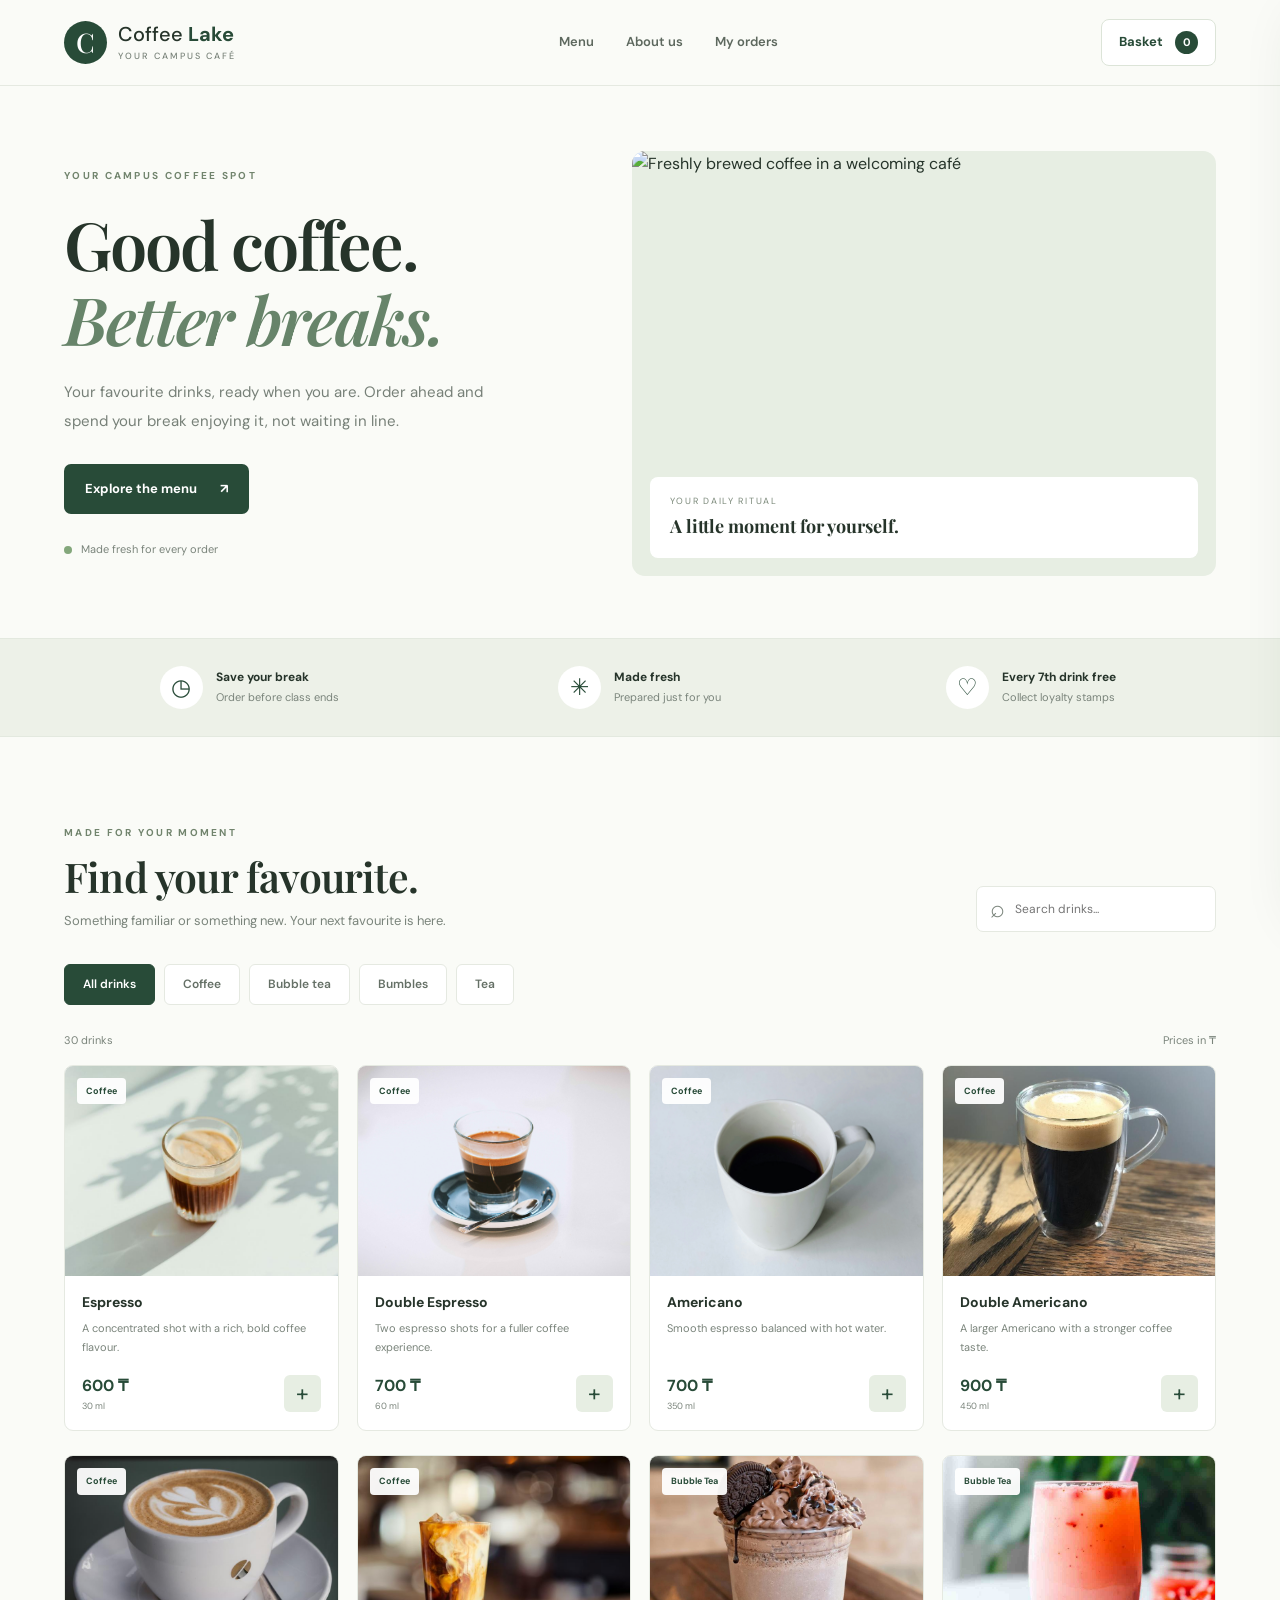
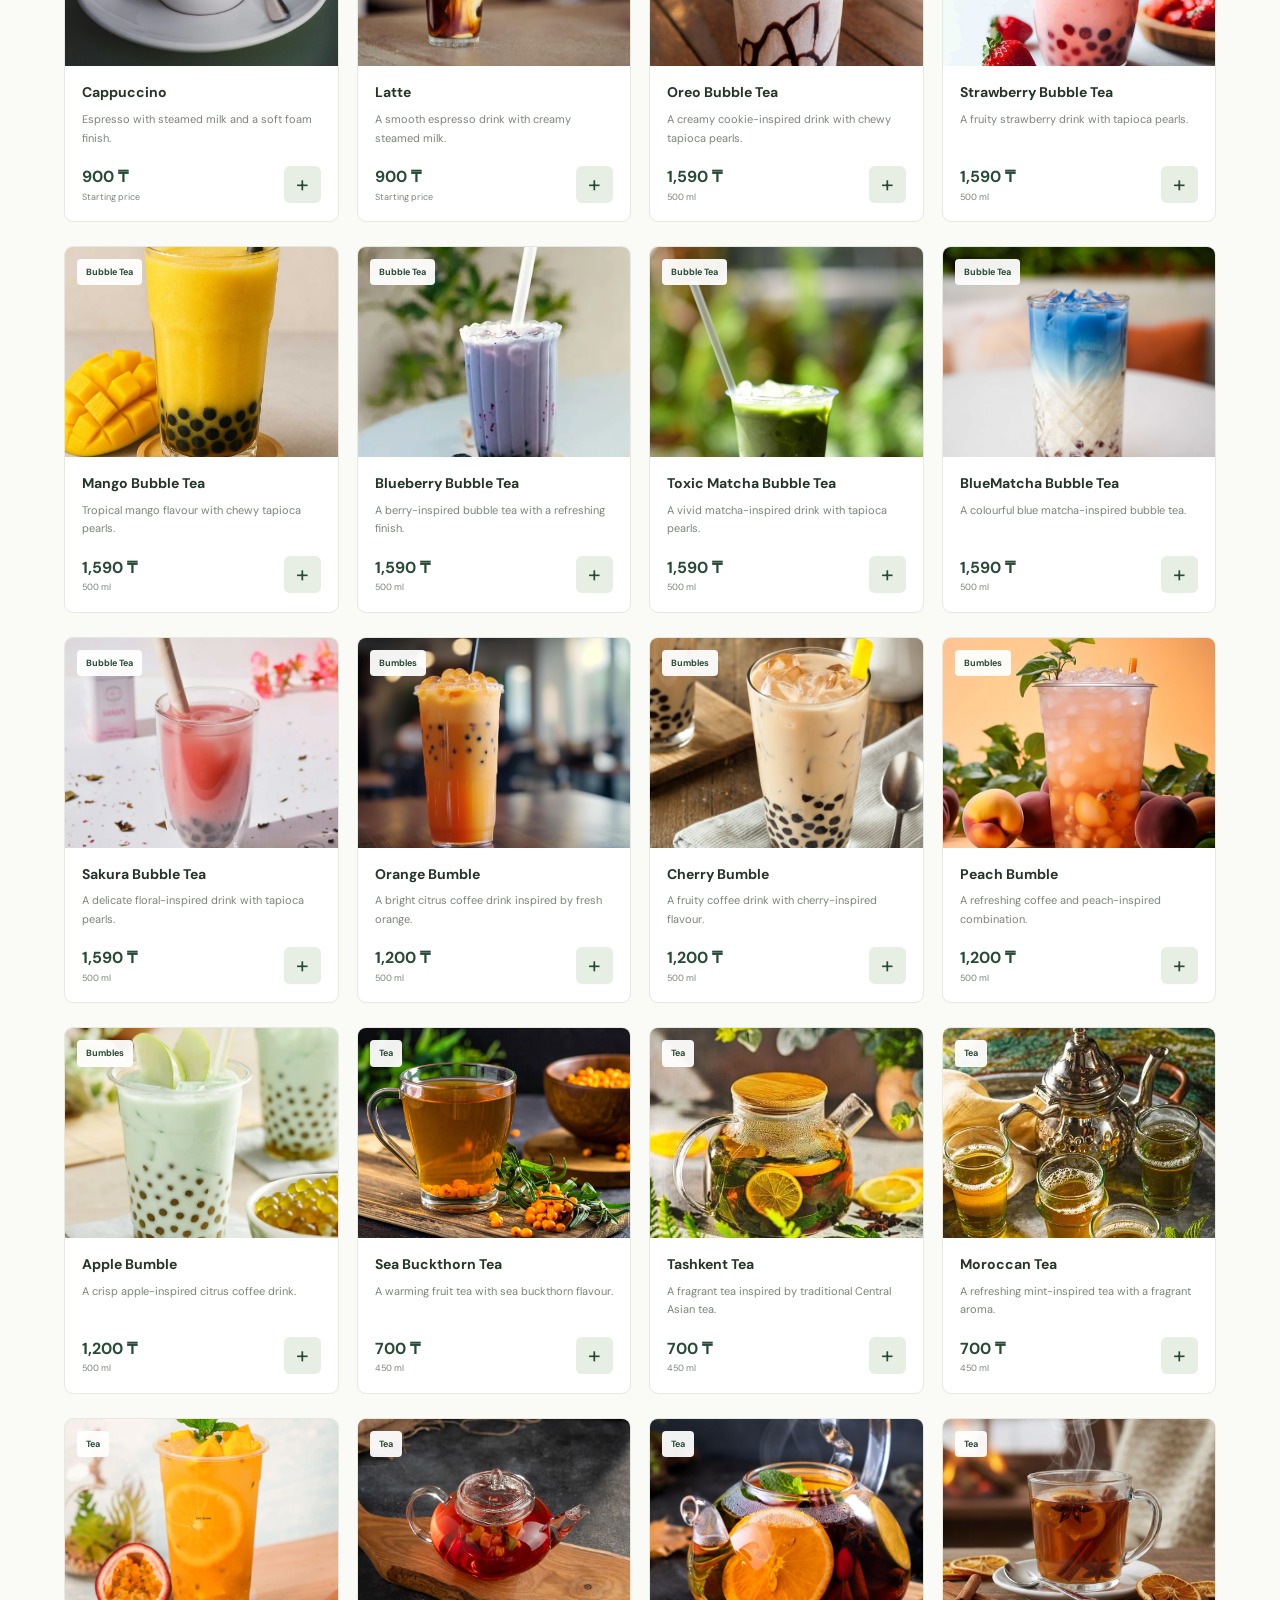
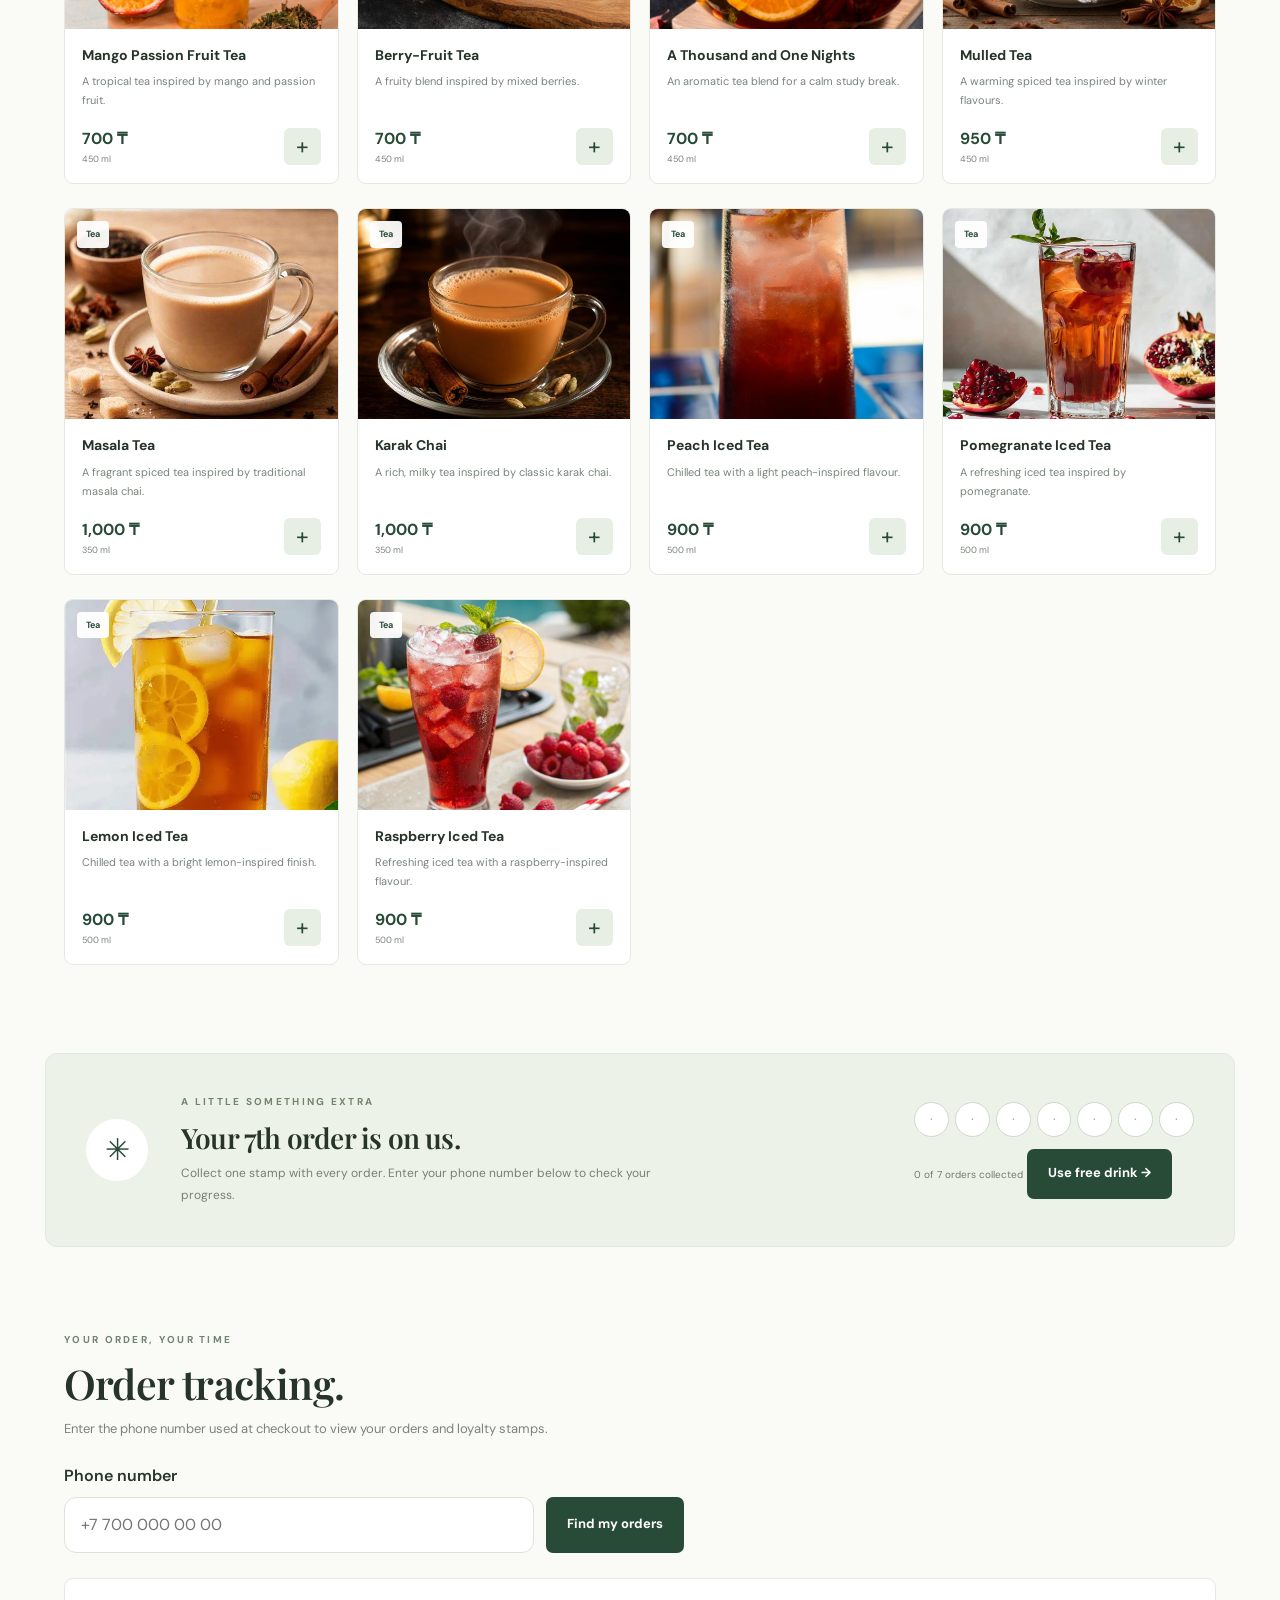
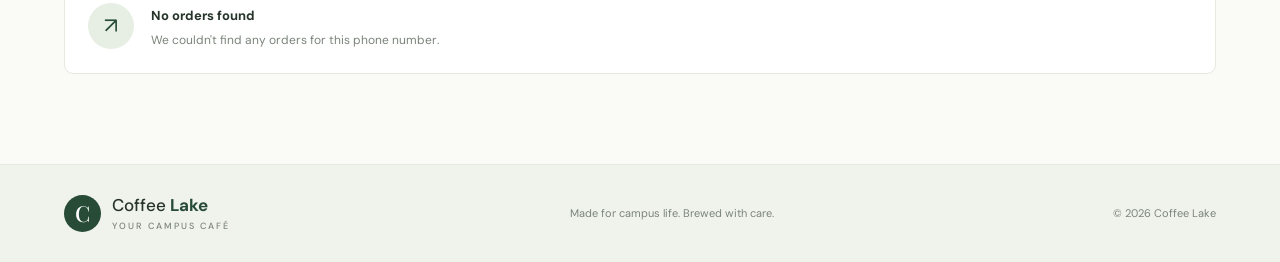
==== commit 76fd1677: "Update index.html" ====
--- a/index.html
+++ b/index.html
@@ -99,6 +99,18 @@
   >
     Use free drink →
   </button>
+
+     <div id="reward-picker" hidden>
+  <label for="reward-drink-select">Choose your free drink</label>
+  <select id="reward-drink-select"></select>
+  <button
+    class="primary-button"
+    id="reward-choose-button"
+    type="button"
+  >
+    Continue →
+  </button>
+</div>
 </div>
     </section>
 
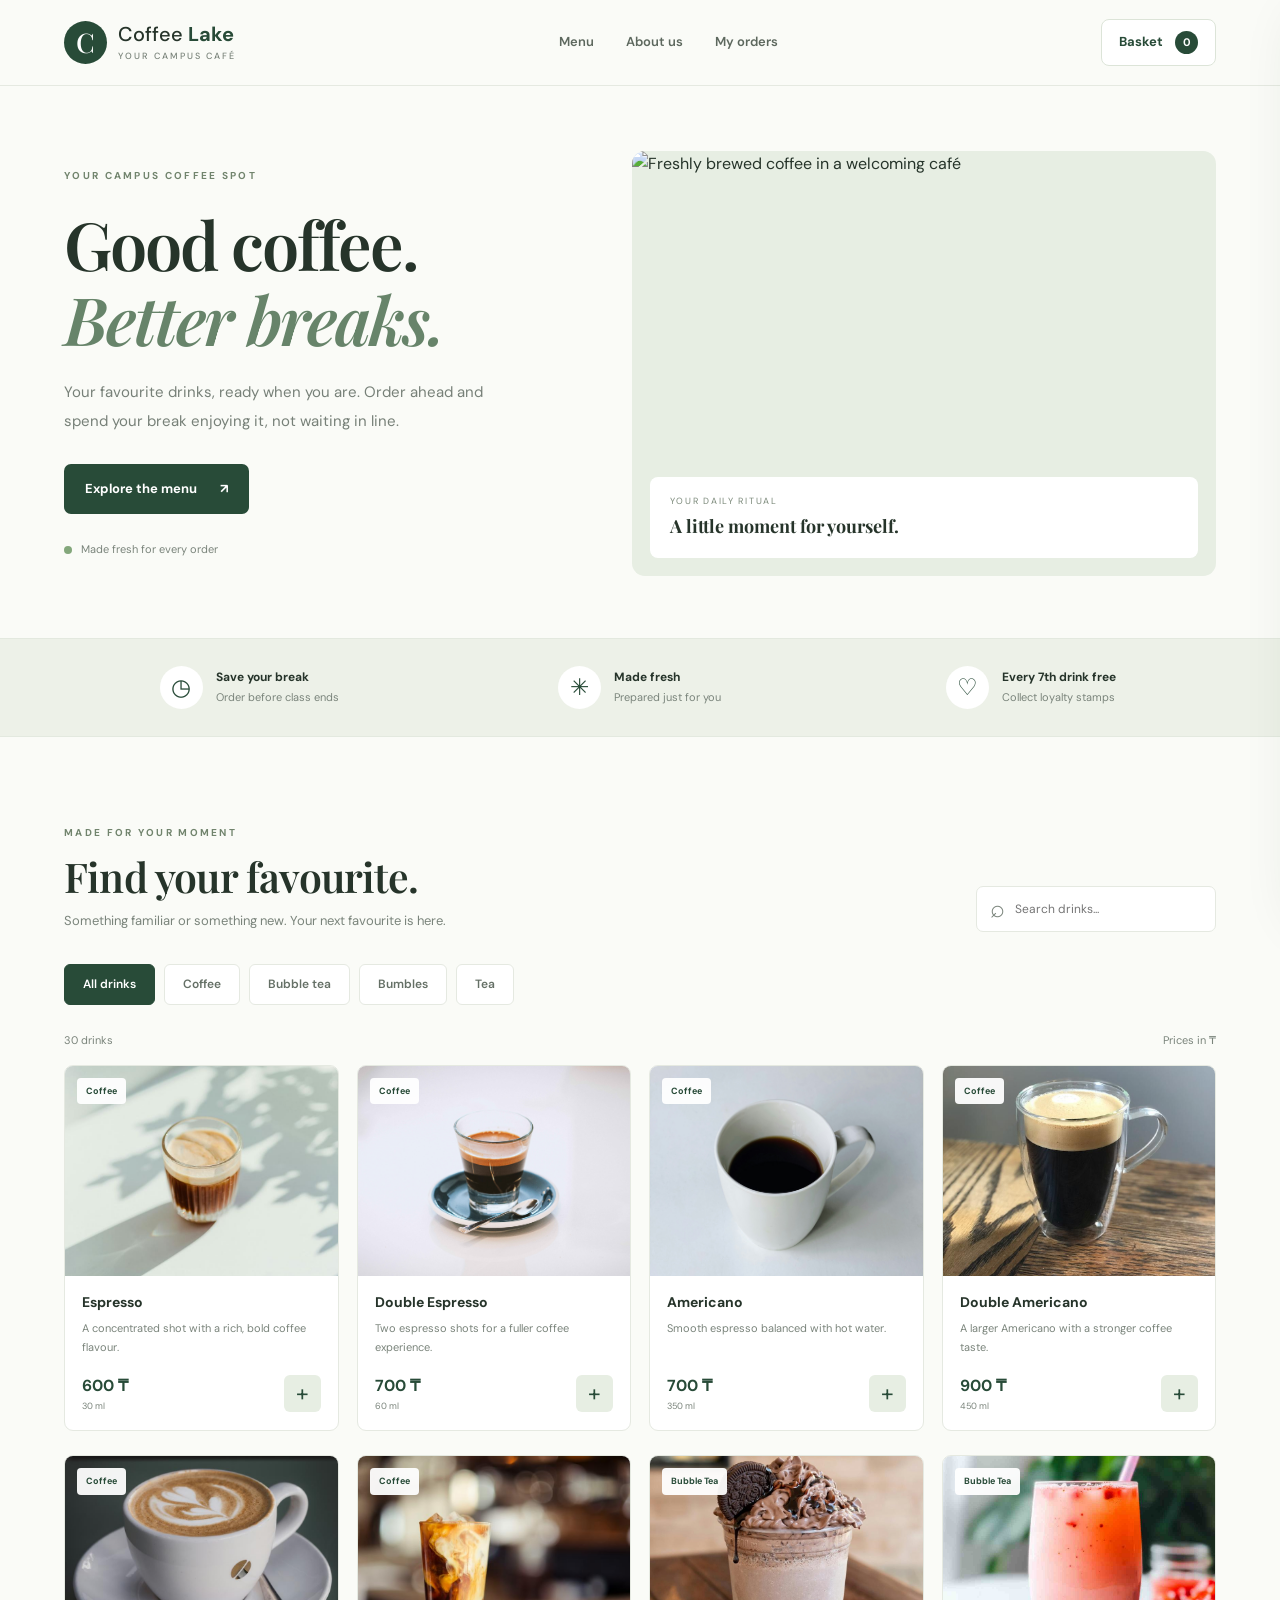
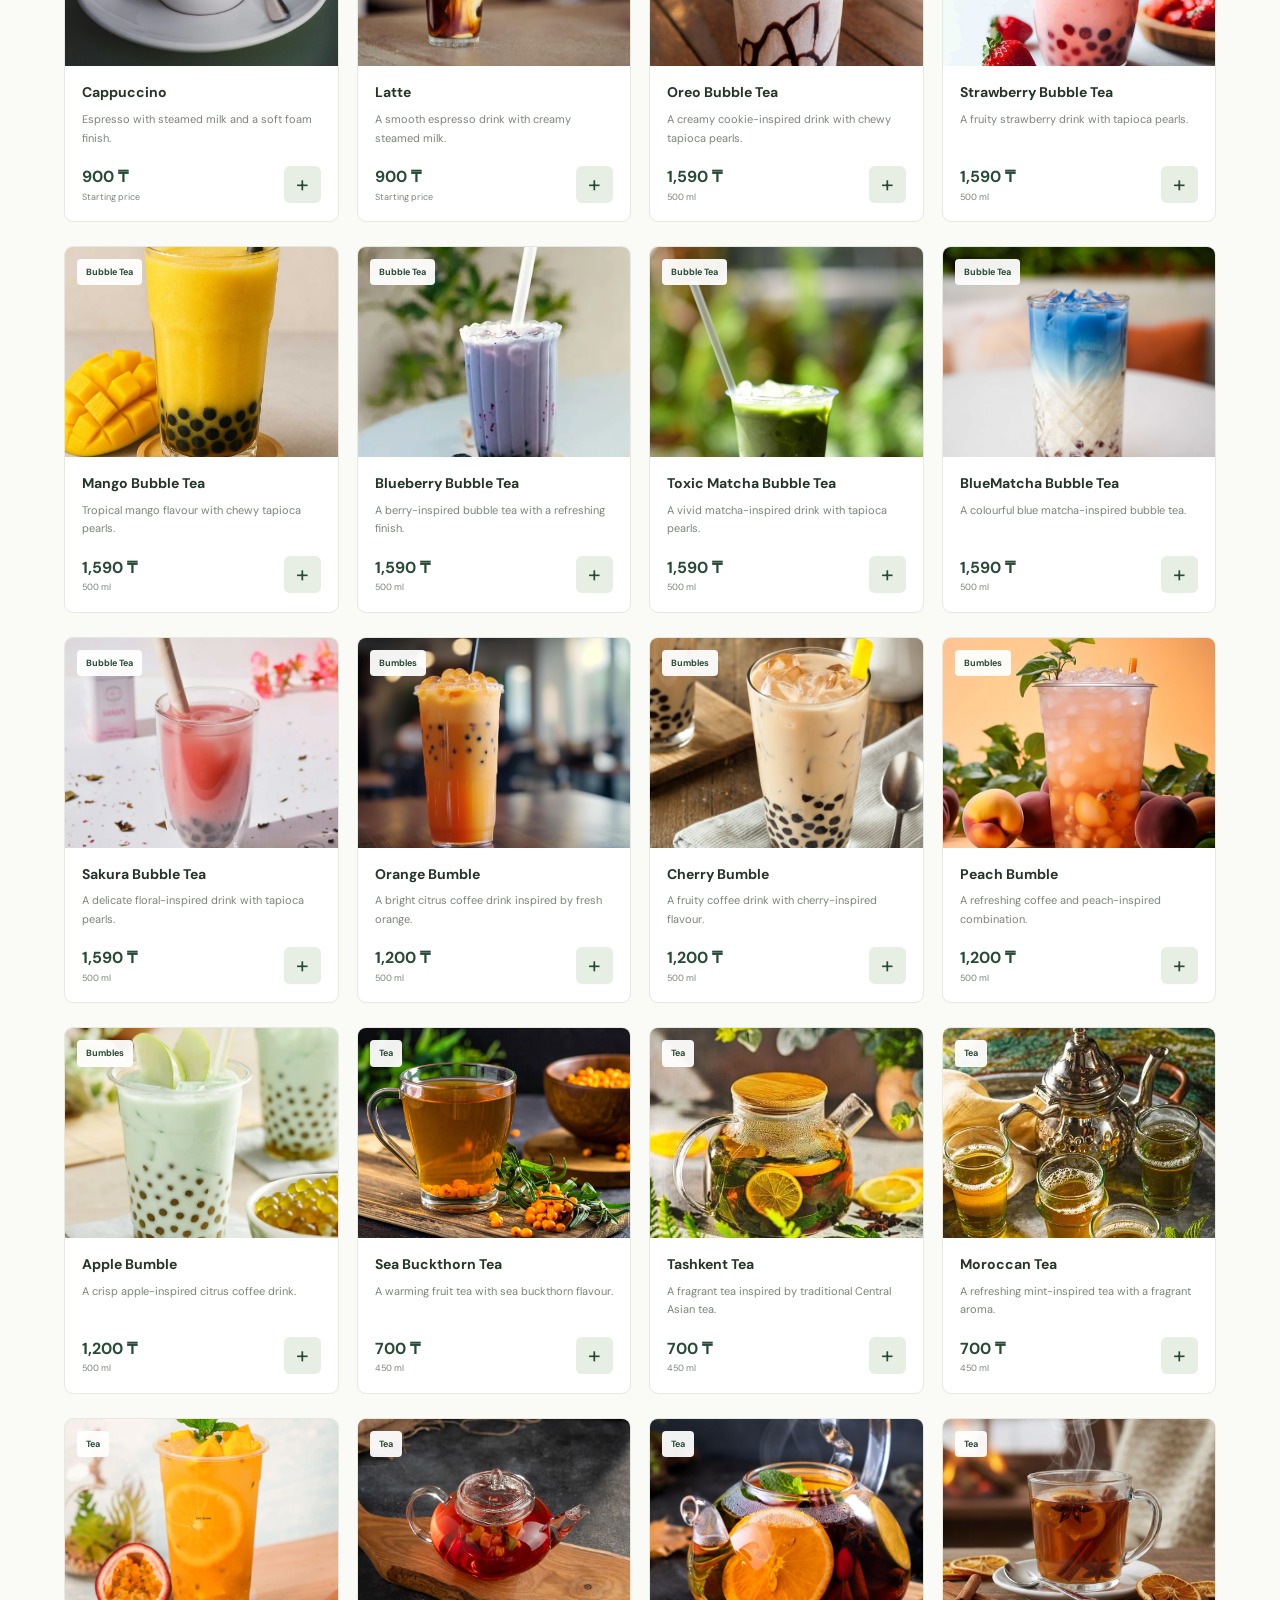
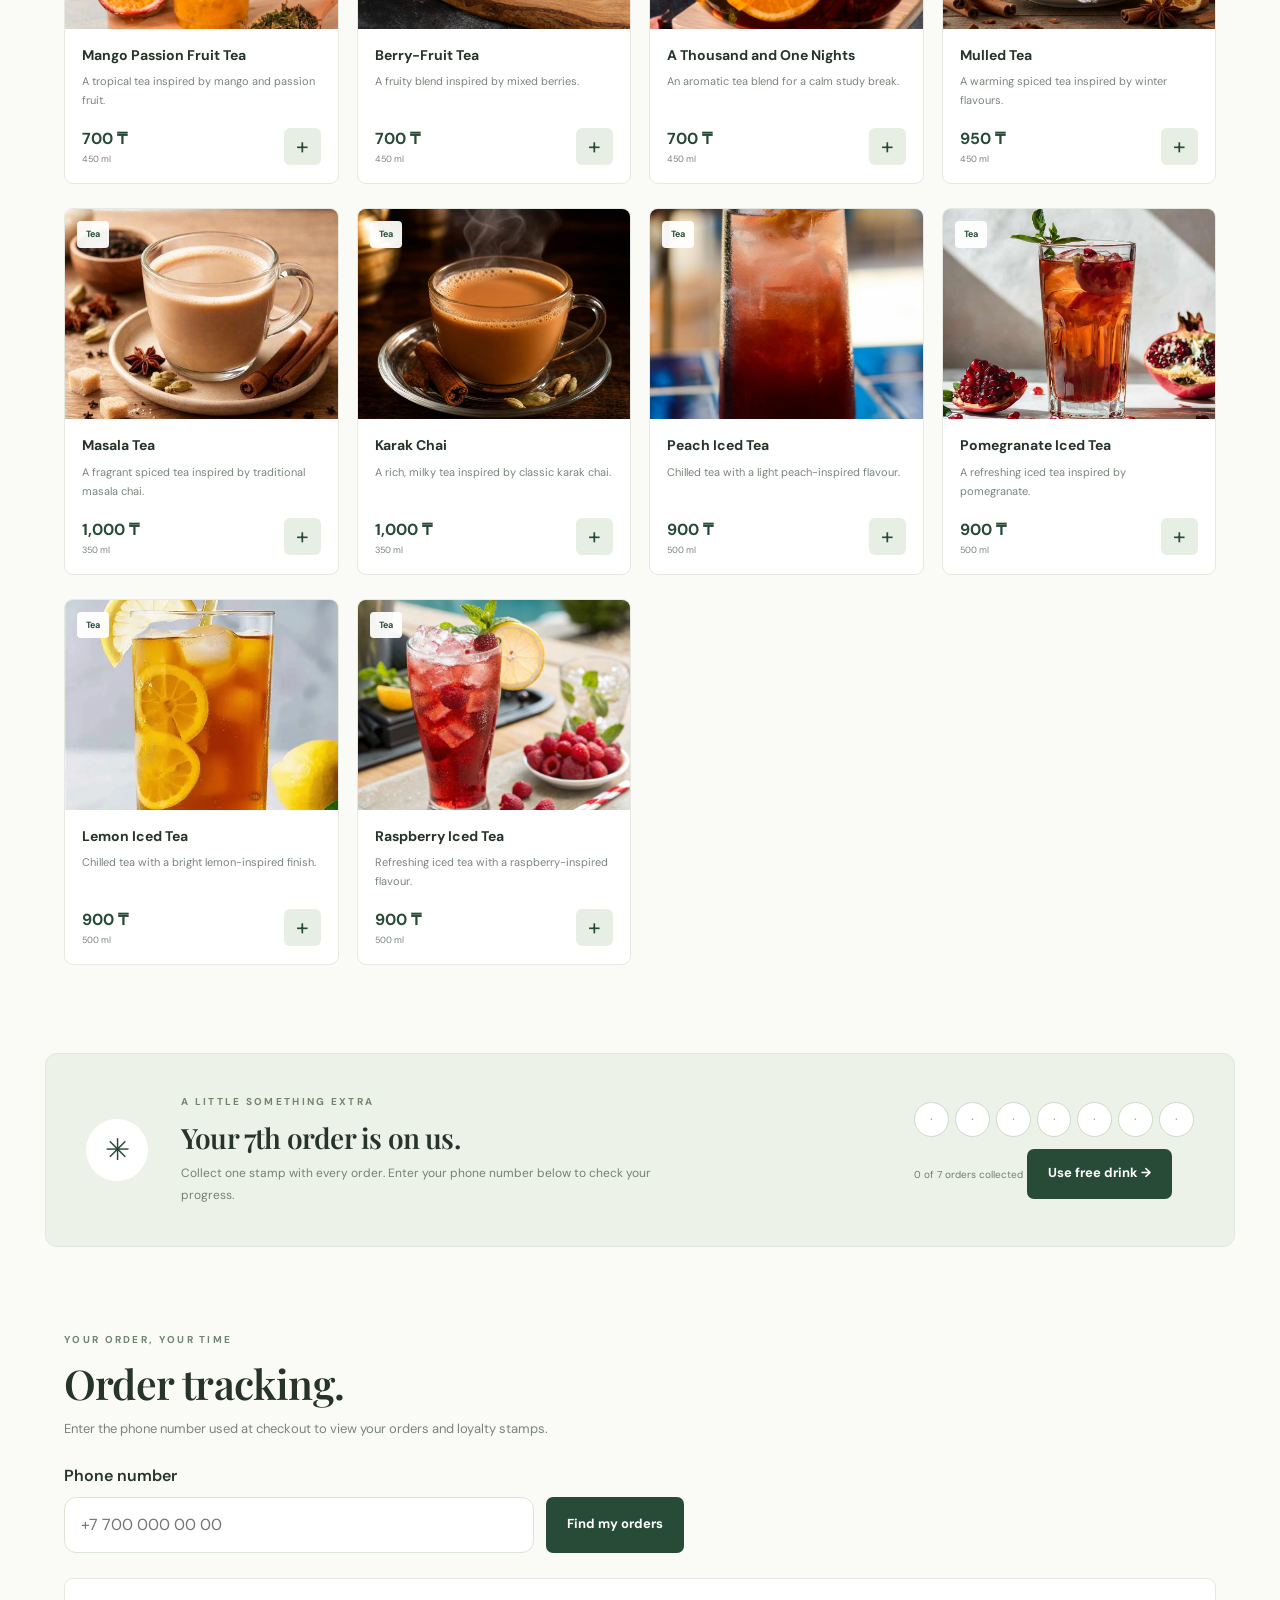
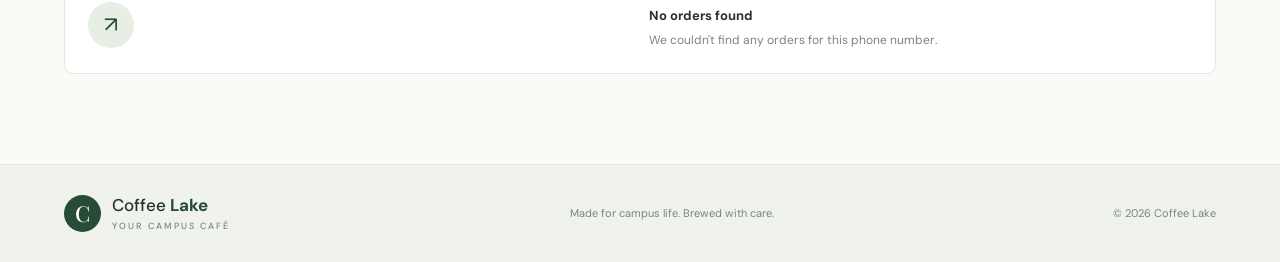
==== commit 1c3d1753: "Update index.html" ====
--- a/index.html
+++ b/index.html
@@ -10,6 +10,7 @@
   <link rel="preconnect" href="https://fonts.gstatic.com" crossorigin>
   <link href="https://fonts.googleapis.com/css2?family=DM+Sans:wght@400;500;600;700&family=Playfair+Display:wght@600;700&display=swap" rel="stylesheet">
   <link rel="stylesheet" href="style.css">
+  <link rel="icon" href="./images/favicon.ico" type="image/x-icon">
   <script src="script.js" defer></script>
 </head>
 <body>
--- a/style.css
+++ b/style.css
@@ -2044,3 +2044,346 @@
         padding: 30px 23px;
       }
     }
+
+/* Order history: responsive receipt cards */
+#order-status-card {
+  display: grid;
+  grid-template-columns: repeat(
+    auto-fit,
+    minmax(min(100%, 340px), 1fr)
+  );
+  align-items: start;
+  gap: 18px;
+  width: 100%;
+  max-width: 100%;
+  min-width: 0;
+}
+
+#order-status-card > .history-order {
+  box-sizing: border-box;
+  width: 100%;
+  min-width: 0;
+  max-width: 100%;
+  margin: 0;
+  align-self: start;
+}
+
+.history-order-heading {
+  display: flex;
+  justify-content: space-between;
+  align-items: center;
+  flex-wrap: wrap;
+  gap: 10px;
+  min-width: 0;
+}
+
+.history-order-heading > strong {
+  white-space: nowrap;
+  flex-shrink: 0;
+}
+
+.history-order-heading > .order-status-pill {
+  flex-shrink: 0;
+}
+
+.history-order-items {
+  min-width: 0;
+  overflow-wrap: anywhere;
+}
+
+.history-order-total {
+  display: flex;
+  justify-content: space-between;
+  align-items: center;
+  gap: 12px;
+  min-width: 0;
+}
+
+
+
+/* =====================================
+   NEW ADMIN PAGES
+===================================== */
+
+.admin-page .admin-stats-grid {
+  display: grid;
+  grid-template-columns: repeat(4, minmax(0, 1fr));
+  gap: 16px;
+  margin-bottom: 20px;
+}
+
+.admin-page .admin-metric {
+  display: flex;
+  flex-direction: column;
+  gap: 12px;
+}
+
+.admin-page .admin-metric span,
+.admin-page .admin-muted {
+  color: var(--muted);
+  font-size: 12px;
+}
+
+.admin-page .admin-metric strong {
+  font-size: 25px;
+}
+
+.admin-page .admin-section-panel {
+  margin-bottom: 20px;
+}
+
+.admin-page .admin-product-list {
+  display: grid;
+  gap: 15px;
+}
+
+.admin-page .admin-product-row {
+  display: grid;
+  grid-template-columns: 58px minmax(0, 1fr);
+  align-items: center;
+  gap: 14px;
+}
+
+.admin-page .admin-product-image {
+  width: 58px;
+  height: 58px;
+  overflow: hidden;
+  display: grid;
+  place-items: center;
+  border-radius: 11px;
+  background: #f1f0e9;
+}
+
+.admin-page .admin-product-image img {
+  width: 100%;
+  height: 100%;
+  object-fit: cover;
+}
+
+.admin-page .admin-product-info {
+  display: grid;
+  gap: 4px;
+}
+
+.admin-page .admin-product-info strong {
+  font-size: 13px;
+}
+
+.admin-page .admin-product-info span {
+  color: var(--muted);
+  font-size: 11px;
+}
+
+.admin-page .admin-progress {
+  height: 6px;
+  overflow: hidden;
+  border-radius: 20px;
+  background: #e9ebe5;
+}
+
+.admin-page .admin-progress div {
+  height: 100%;
+  border-radius: 20px;
+  background: var(--green-muted);
+}
+
+.admin-page .admin-status-list {
+  display: grid;
+  gap: 0;
+}
+
+.admin-page .admin-status-row {
+  display: flex;
+  justify-content: space-between;
+  padding: 13px 3px;
+  border-bottom: 1px solid var(--border);
+  font-size: 13px;
+}
+
+.admin-page .admin-menu-notice {
+  margin-bottom: 20px;
+  padding: 14px 16px;
+  border-radius: 10px;
+  background: var(--green-soft);
+  color: var(--green);
+  font-size: 12px;
+  line-height: 1.6;
+}
+
+.admin-page .admin-menu-grid {
+  display: grid;
+  grid-template-columns: repeat(4, minmax(0, 1fr));
+  gap: 16px;
+}
+
+.admin-page .admin-menu-card {
+  overflow: hidden;
+  border: 1px solid var(--border);
+  border-radius: 13px;
+  background: white;
+}
+
+.admin-page .admin-menu-card > img {
+  display: block;
+  width: 100%;
+  height: 145px;
+  object-fit: cover;
+  background: #f1f0e9;
+}
+
+.admin-page .admin-menu-card > div {
+  display: grid;
+  gap: 5px;
+  padding: 12px;
+}
+
+.admin-page .admin-menu-card strong {
+  font-size: 12px;
+}
+
+.admin-page .admin-menu-card span {
+  overflow-wrap: anywhere;
+  color: var(--muted);
+  font-size: 10px;
+}
+
+.admin-page .admin-settings-form {
+  display: grid;
+  gap: 9px;
+  max-width: 520px;
+}
+
+.admin-page .admin-settings-form label {
+  margin-top: 12px;
+  font-size: 12px;
+  font-weight: 700;
+}
+
+.admin-page .admin-settings-form input,
+.admin-page .admin-settings-form select {
+  width: 100%;
+  min-height: 45px;
+  padding: 11px 13px;
+  border: 1px solid var(--border);
+  border-radius: 9px;
+  background: white;
+  color: var(--text);
+}
+
+.admin-page .admin-settings-form .primary-button {
+  margin-top: 16px;
+}
+
+@media (max-width: 900px) {
+  .admin-page .admin-stats-grid {
+    grid-template-columns: repeat(2, minmax(0, 1fr));
+  }
+
+  .admin-page .admin-menu-grid {
+    grid-template-columns: repeat(3, minmax(0, 1fr));
+  }
+}
+
+@media (max-width: 560px) {
+  .admin-page .admin-stats-grid {
+    grid-template-columns: 1fr;
+  }
+
+  .admin-page .admin-menu-grid {
+    grid-template-columns: repeat(2, minmax(0, 1fr));
+  }
+}
+
+
+
+/* ===== MENU MANAGEMENT ===== */
+.admin-page .admin-menu-panel { padding: 24px; }
+.admin-page .admin-menu-heading { align-items: flex-start; }
+.admin-page .admin-menu-subtitle { margin-top: 5px; color: var(--muted); font-size: 13px; }
+.admin-page .admin-menu-toolbar { display: grid; grid-template-columns: minmax(180px, 1fr) minmax(150px, 220px) minmax(150px, 200px); gap: 12px; margin: 20px 0 8px; }
+.admin-page .admin-menu-toolbar input,
+.admin-page .admin-menu-toolbar select,
+.admin-page .admin-product-form input:not([type="checkbox"]),
+.admin-page .admin-product-form textarea {
+  width: 100%; min-width: 0; padding: 11px 13px; border: 1px solid var(--border);
+  border-radius: 9px; background: #fff; color: var(--text); font: inherit;
+}
+.admin-page .admin-menu-message { min-height: 20px; margin: 10px 0; color: var(--green); font-size: 12px; }
+.admin-page .admin-menu-message.is-error { color: var(--red-text); }
+.admin-page .admin-menu-grid { display: grid; grid-template-columns: repeat(3, minmax(0, 1fr)); gap: 16px; margin-top: 12px; }
+.admin-page .admin-menu-card { min-width: 0; overflow: hidden; border: 1px solid var(--border); border-radius: 14px; background: #fff; }
+.admin-page .admin-menu-photo { height: 180px; position: relative; overflow: hidden; background: #edf1e8; }
+.admin-page .admin-menu-photo img { width: 100%; height: 100%; object-fit: cover; display: block; }
+.admin-page .admin-menu-photo-fallback { position: absolute; inset: 0; display: grid; place-items: center; font-size: 42px; color: var(--green); }
+.admin-page .admin-menu-availability { position: absolute; top: 10px; right: 10px; padding: 5px 9px; border-radius: 20px; background: #e1eee2; color: #477b50; font-size: 10px; font-weight: 700; }
+.admin-page .admin-menu-availability.unavailable { background: var(--red-soft); color: var(--red-text); }
+.admin-page .admin-menu-card-content { padding: 15px; }
+.admin-page .admin-menu-card h3 { font-size: 15px; line-height: 1.35; }
+.admin-page .admin-menu-category { display: inline-block; margin-top: 5px; color: var(--green-muted); font-size: 11px; }
+.admin-page .admin-menu-description { min-height: 38px; margin-top: 9px; color: var(--muted); font-size: 11px; line-height: 1.6; }
+.admin-page .admin-menu-prices { min-height: 38px; margin-top: 10px; color: var(--green); font-size: 11px; font-weight: 700; }
+.admin-page .admin-menu-card-actions { display: flex; flex-wrap: wrap; gap: 8px; margin-top: 12px; }
+.admin-page .admin-secondary-button { padding: 9px 12px; border: 1px solid var(--border); border-radius: 8px; background: #fff; color: var(--green); font-size: 11px; font-weight: 700; }
+.admin-page .admin-secondary-button:hover { background: var(--green-soft); }
+.admin-page .admin-product-editor { margin-top: 20px; }
+.admin-page .admin-product-form { padding: 24px; }
+.admin-page .admin-form-grid { display: grid; grid-template-columns: repeat(2, minmax(0, 1fr)); gap: 15px; }
+.admin-page .admin-form-grid label,
+.admin-page .admin-size-row label { display: grid; gap: 7px; color: #555a52; font-size: 12px; font-weight: 700; }
+.admin-page .admin-form-wide { grid-column: 1 / -1; }
+.admin-page .admin-form-grid small { color: var(--muted); font-size: 10px; font-weight: 400; }
+.admin-page .admin-availability-field { display: flex !important; align-items: center; gap: 9px !important; }
+.admin-page .admin-availability-field input { width: 17px; height: 17px; accent-color: var(--green); }
+.admin-page .admin-size-editor { margin-top: 24px; }
+.admin-page .admin-size-editor h3 { font-size: 15px; }
+.admin-page .admin-size-row { display: grid; grid-template-columns: 1fr 1fr 38px; align-items: end; gap: 10px; margin: 10px 0; }
+.admin-page .admin-remove-size { width: 38px; height: 40px; border: 1px solid var(--border); border-radius: 8px; background: #fff; color: var(--red-text); font-size: 20px; }
+.admin-page .admin-form-actions { display: flex; justify-content: flex-end; gap: 10px; margin-top: 22px; }
+.admin-page .admin-product-form .primary-button { min-height: 40px; }
+@media (max-width: 1000px) { .admin-page .admin-menu-grid { grid-template-columns: repeat(2, minmax(0, 1fr)); } }
+@media (max-width: 650px) {
+  .admin-page .admin-menu-heading { flex-direction: column; }
+  .admin-page .admin-menu-toolbar { grid-template-columns: 1fr; }
+  .admin-page .admin-menu-grid { grid-template-columns: 1fr; }
+  .admin-page .admin-form-grid { grid-template-columns: 1fr; }
+  .admin-page .admin-form-wide { grid-column: auto; }
+  .admin-page .admin-size-row { grid-template-columns: 1fr 1fr 36px; gap: 7px; }
+  .admin-page .admin-product-form { padding: 16px; }
+}
+
+
+/* MENU PRODUCT PHOTOS */
+.admin-menu-photo {
+    position: relative;
+    width: 100%;
+    height: 220px;
+    display: flex;
+    align-items: center;
+    justify-content: center;
+    overflow: hidden;
+    background: #f7f4ef;
+}
+
+.admin-menu-photo img {
+    position: absolute;
+    top: 50%;
+    left: 50%;
+    transform: translate(-50%, -50%);
+    width: 100%;
+    height: 100%;
+    object-fit: contain;
+    object-position: center;
+    display: block;
+}
+
+.admin-menu-photo-fallback {
+    position: absolute;
+    inset: 0;
+    display: flex;
+    align-items: center;
+    justify-content: center;
+}
+
+.admin-menu-photo-fallback[hidden] {
+    display: none !important;
+}
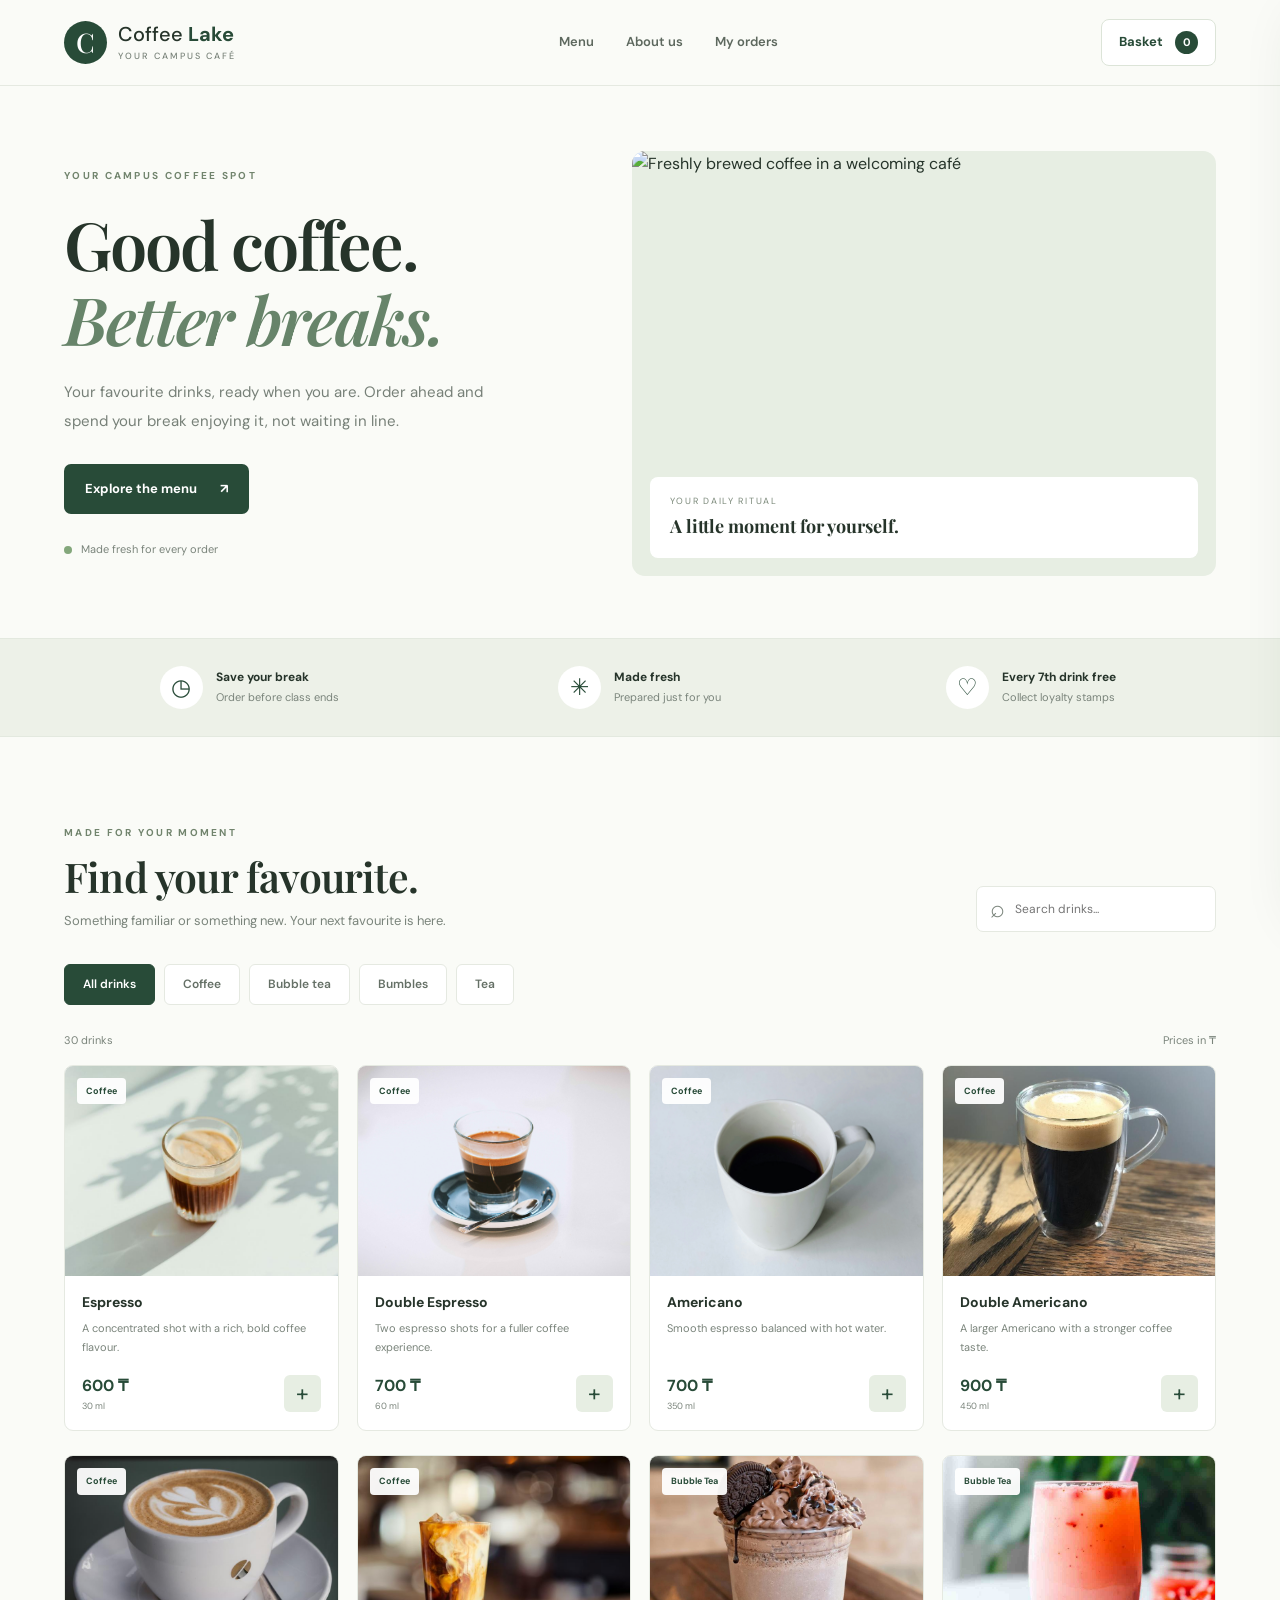
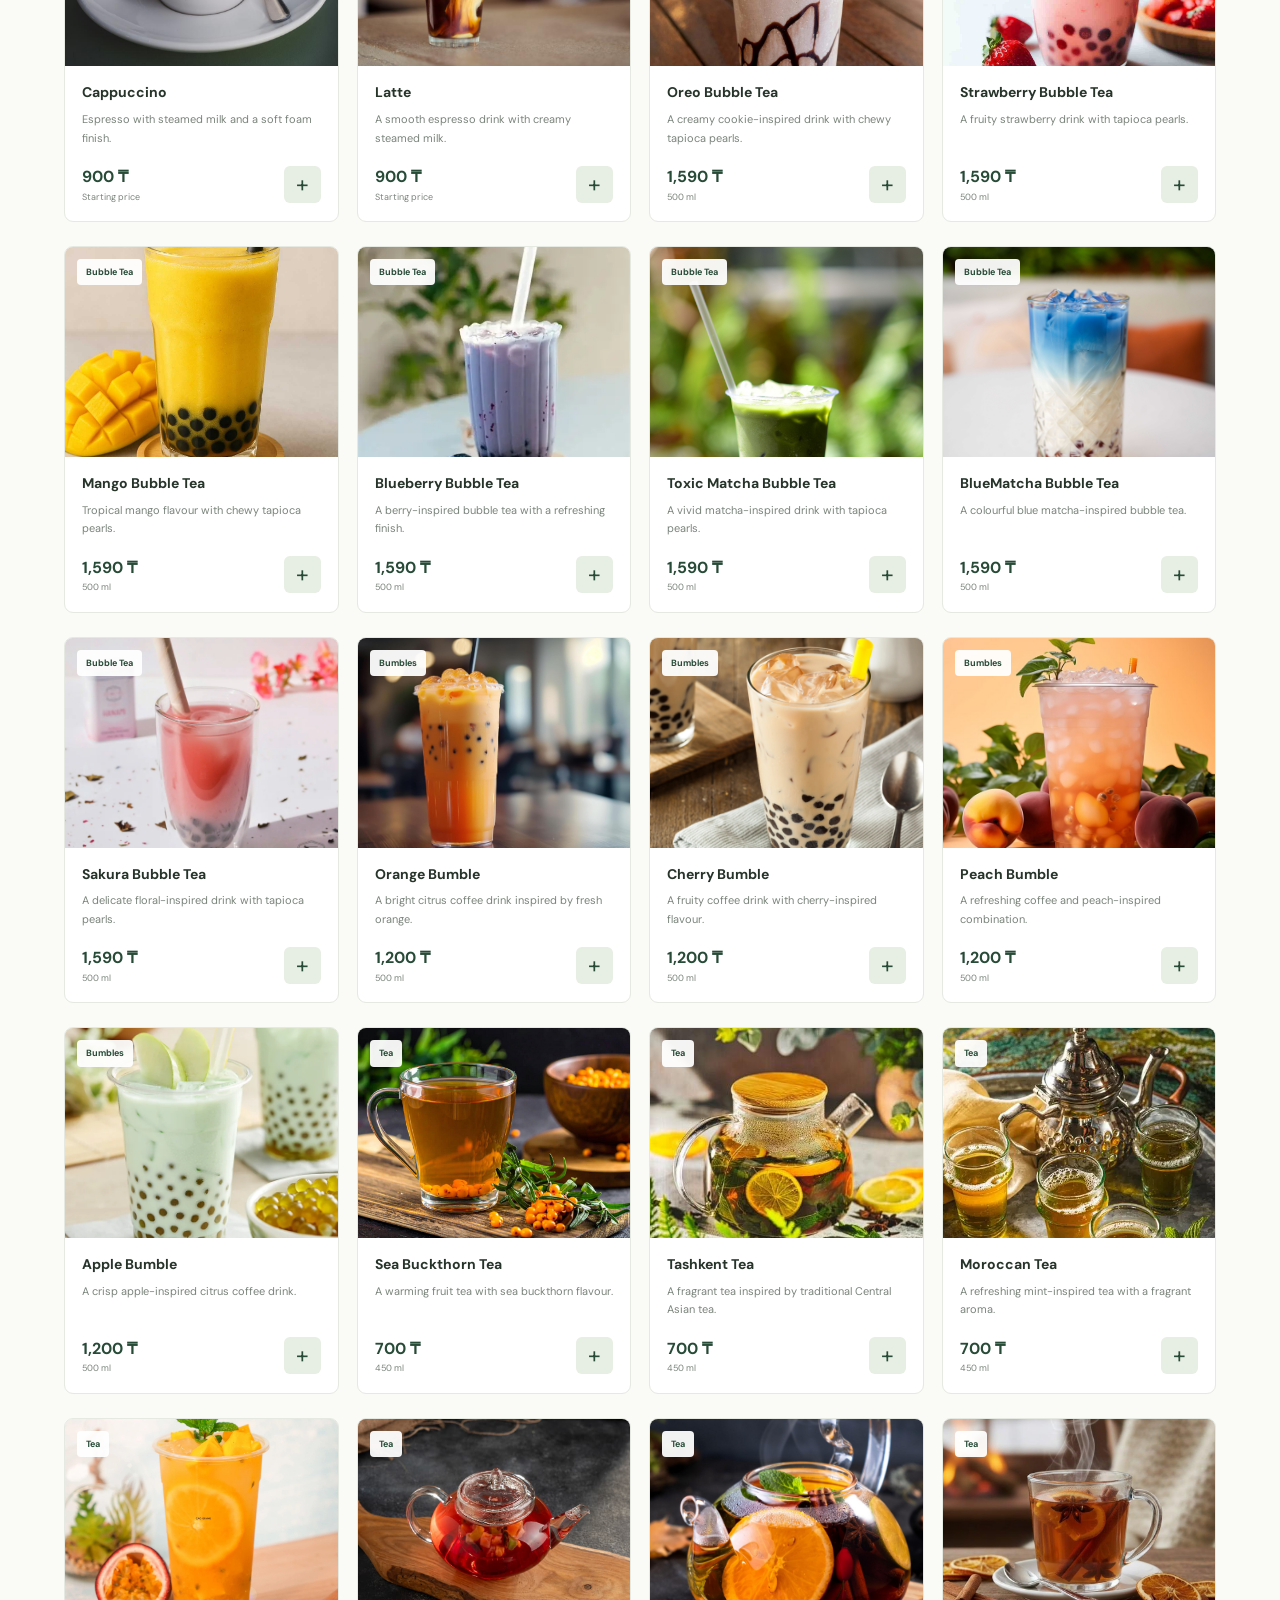
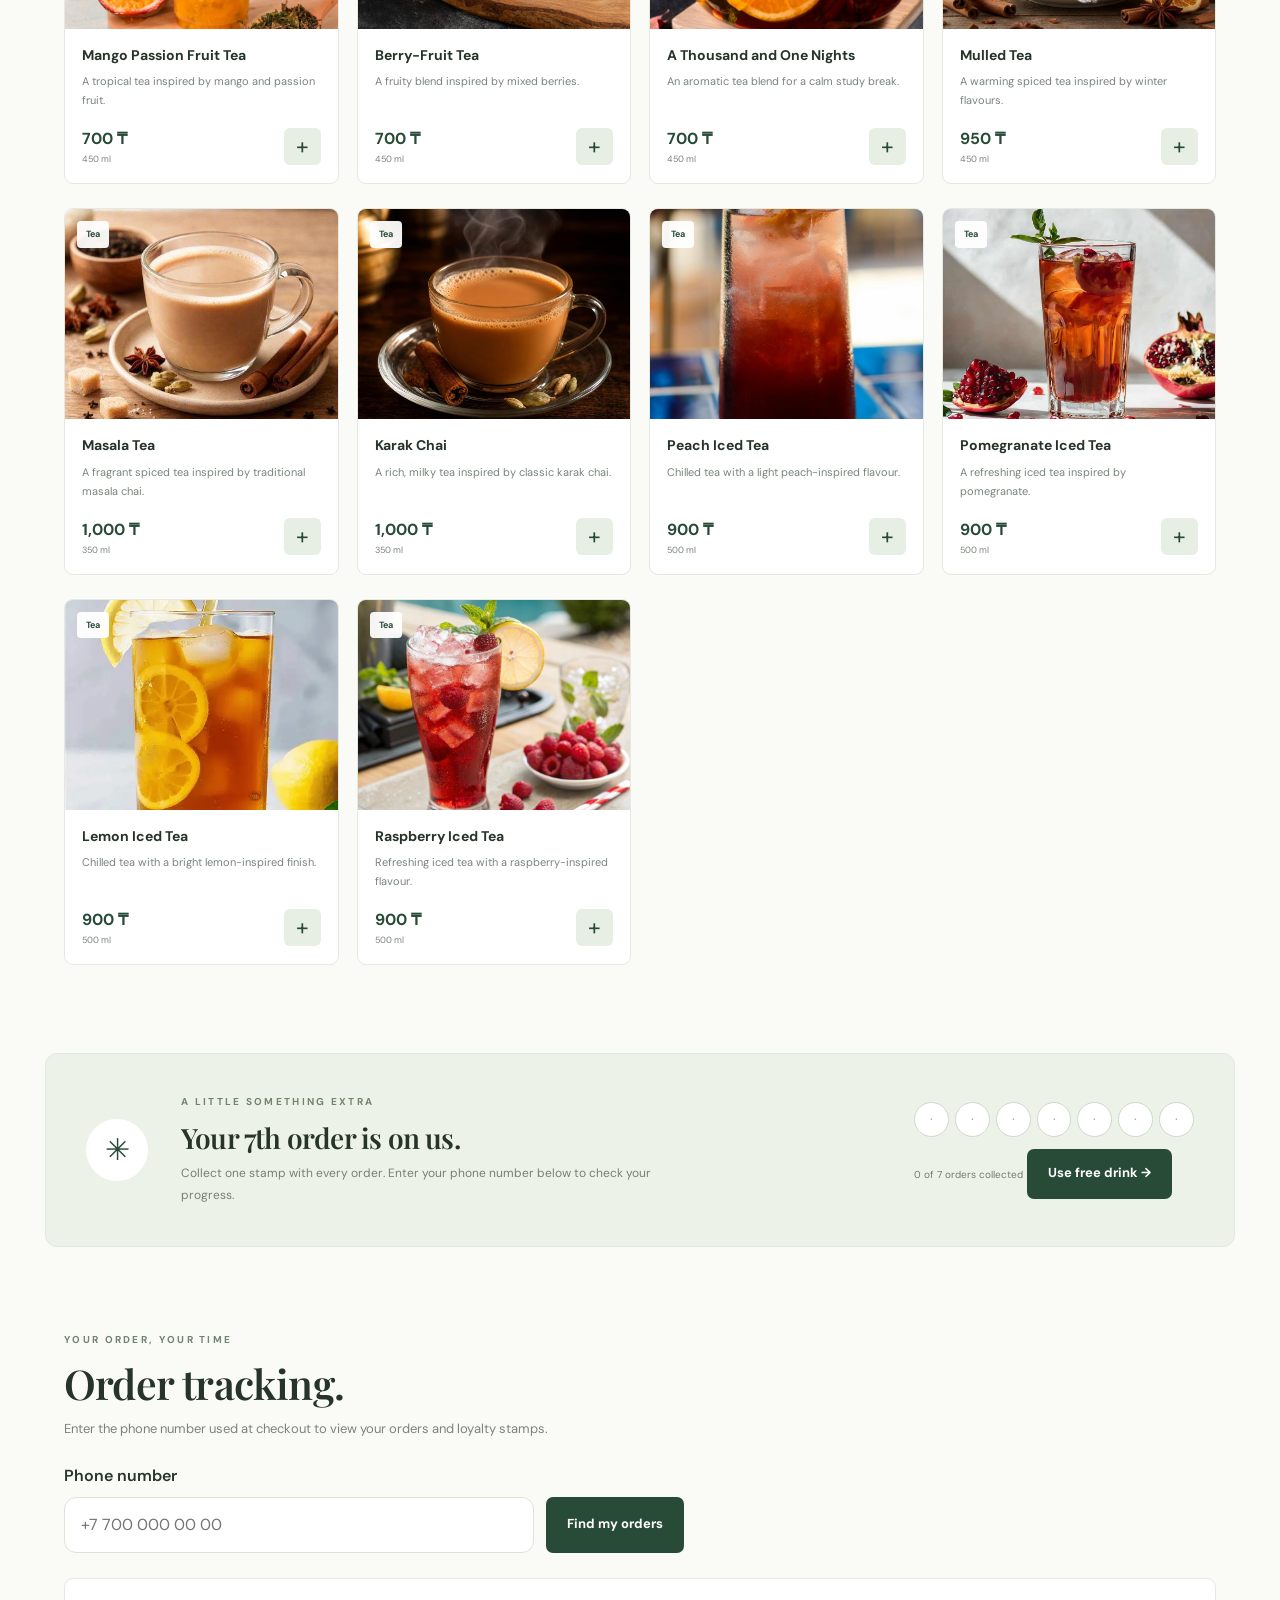
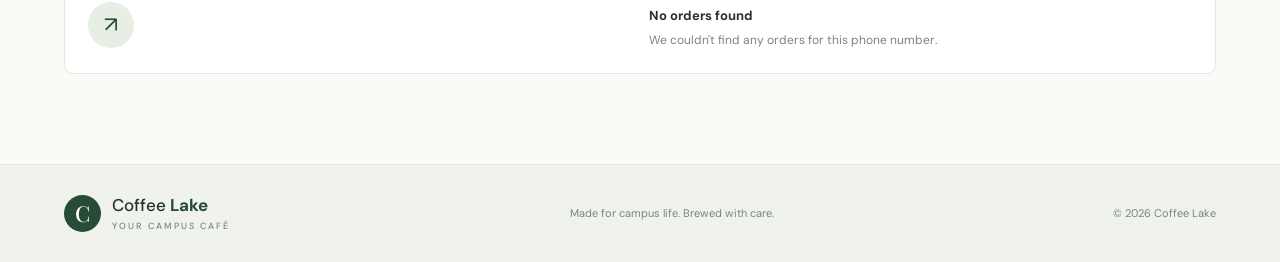
==== commit b6609409: "Update index.html" ====
--- a/index.html
+++ b/index.html
@@ -10,7 +10,7 @@
   <link rel="preconnect" href="https://fonts.gstatic.com" crossorigin>
   <link href="https://fonts.googleapis.com/css2?family=DM+Sans:wght@400;500;600;700&family=Playfair+Display:wght@600;700&display=swap" rel="stylesheet">
   <link rel="stylesheet" href="style.css">
-  <link rel="icon" href="./images/favicon.ico" type="image/x-icon">
+  <link rel="icon" type="image/png" href="./images/favicon.png?v=2">
   <script src="script.js" defer></script>
 </head>
 <body>
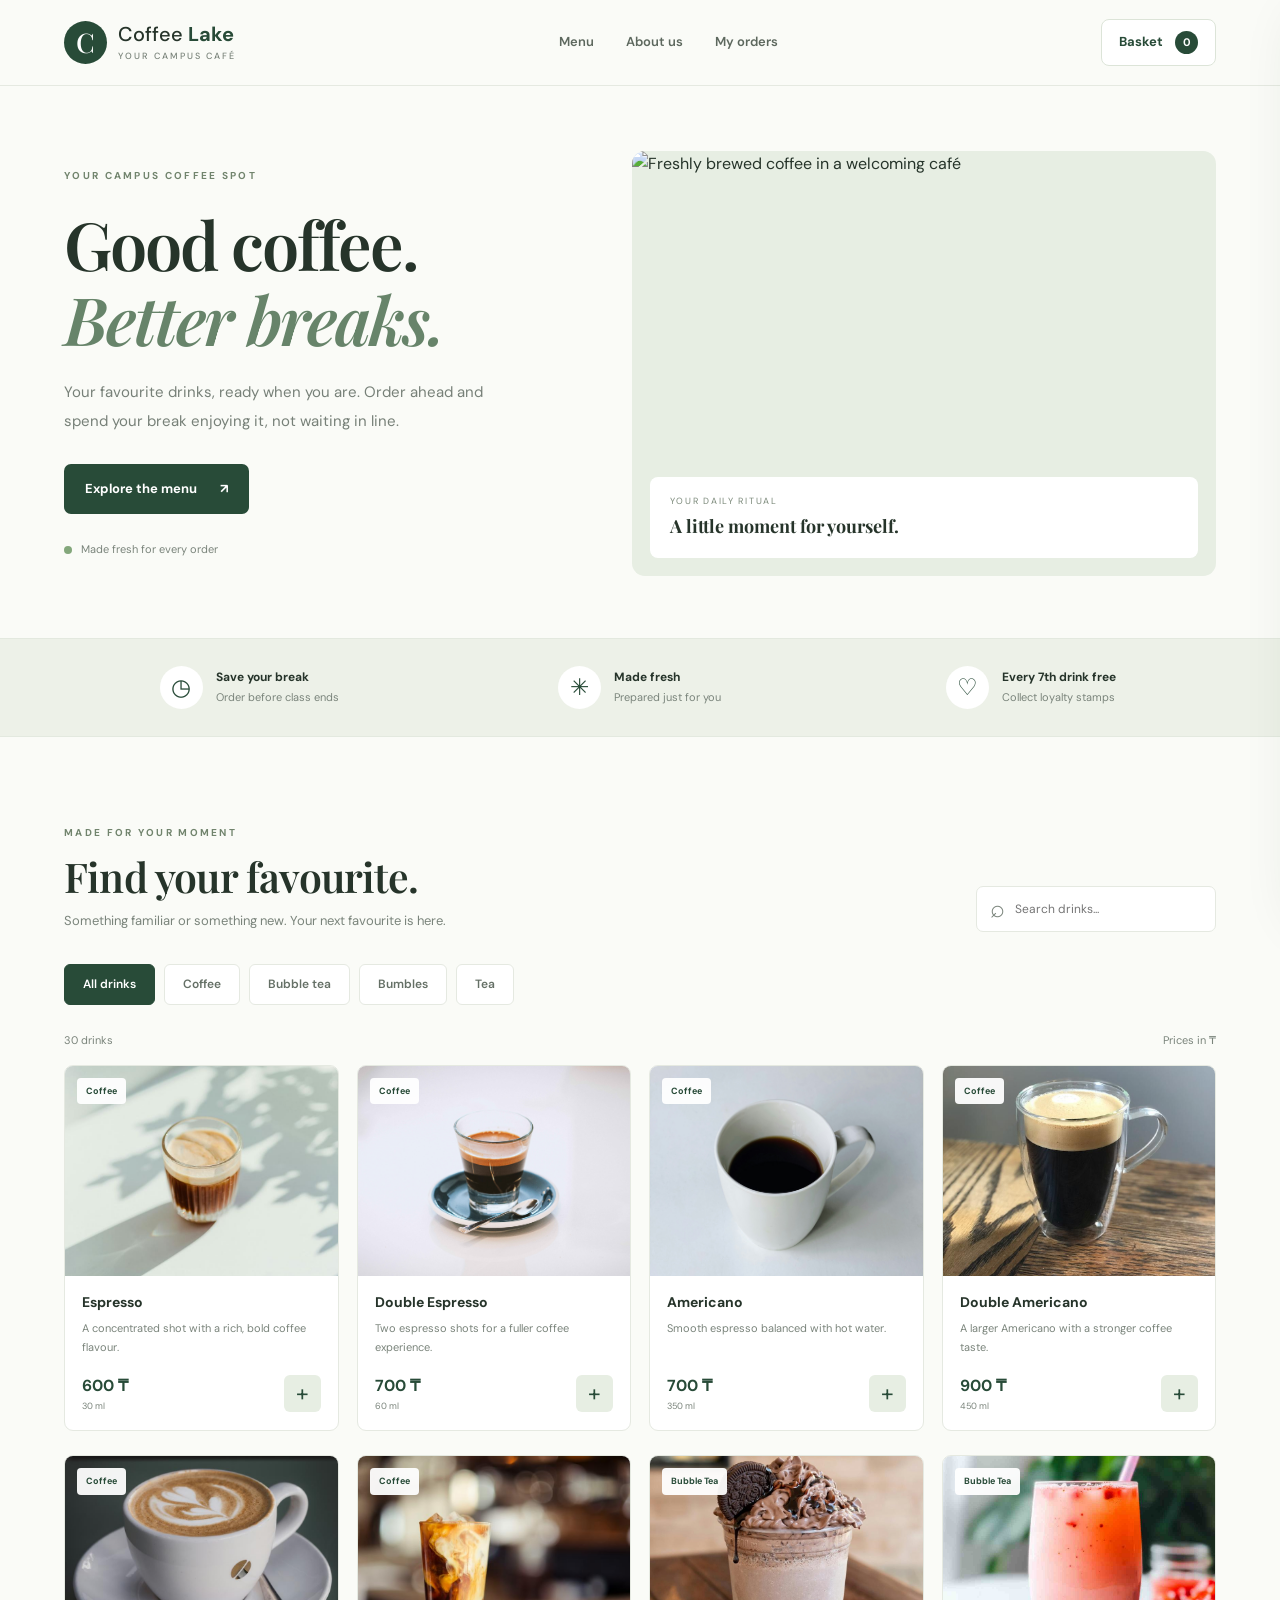
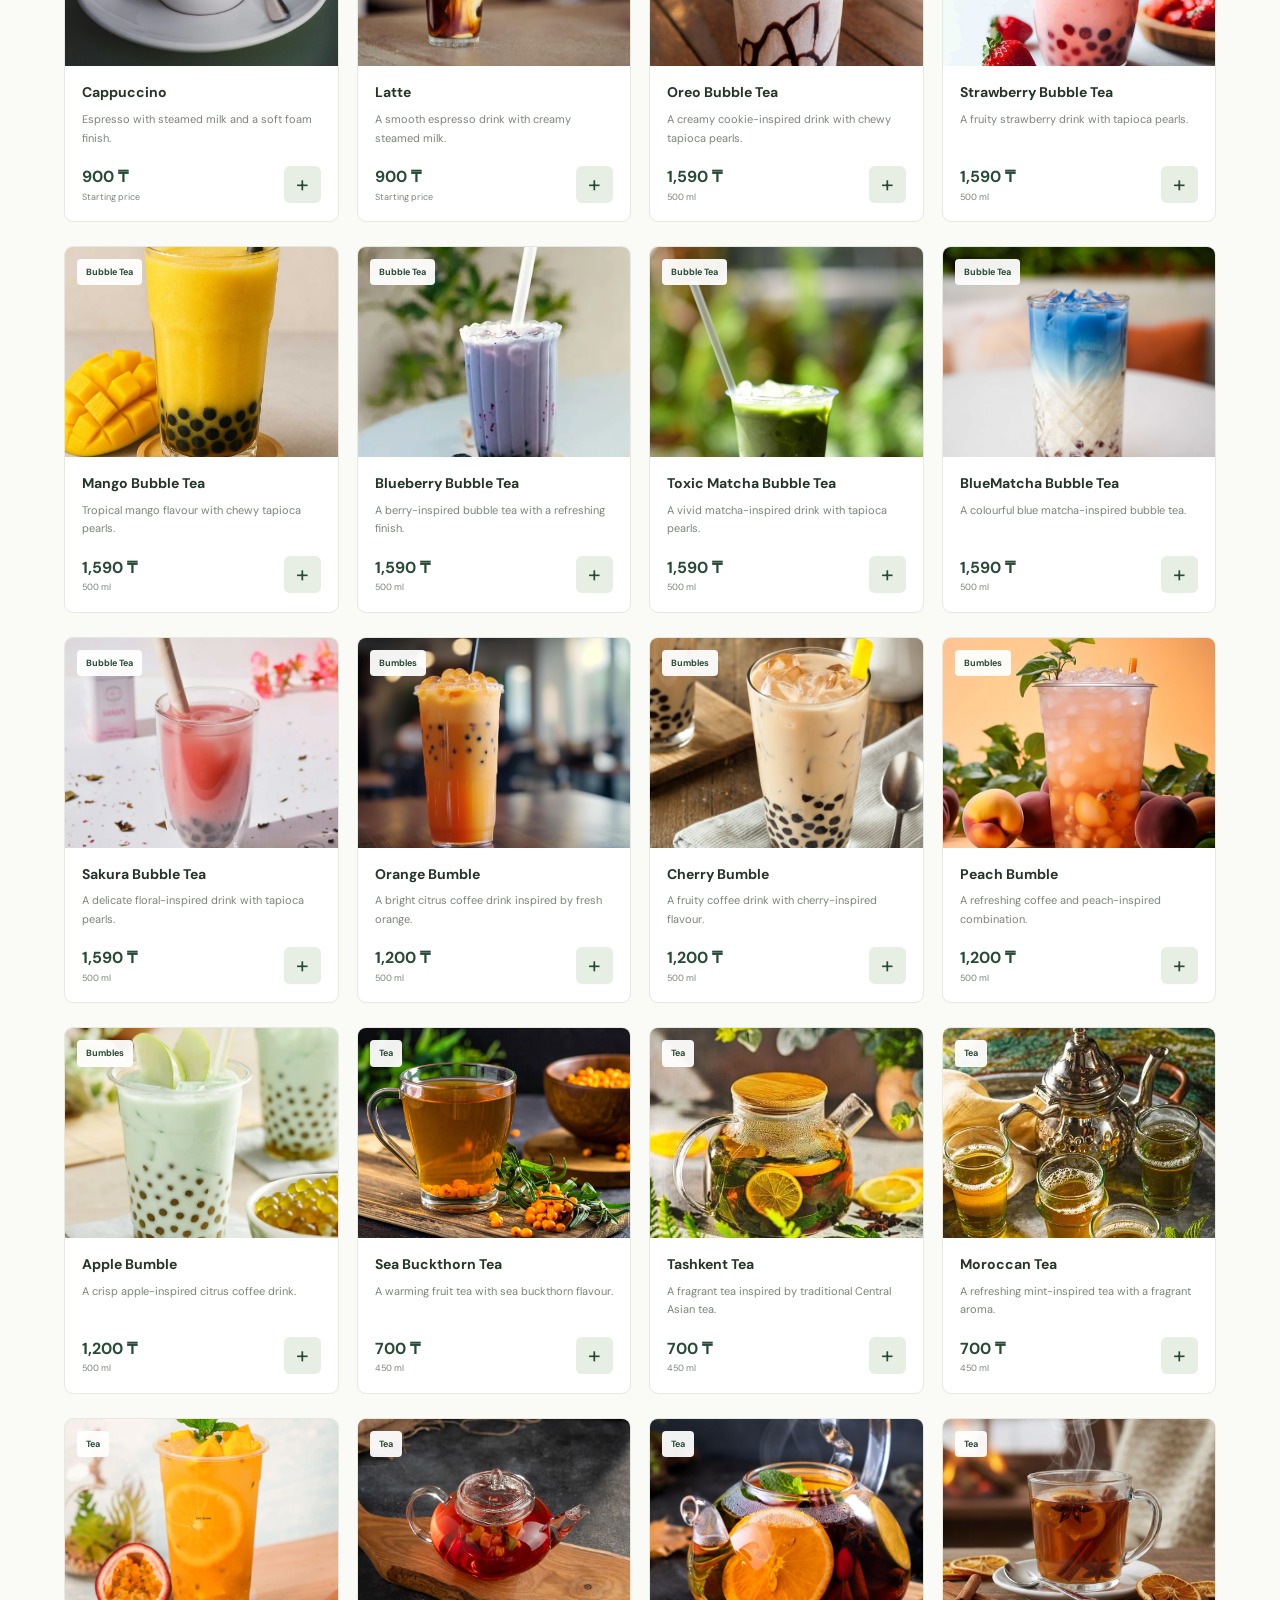
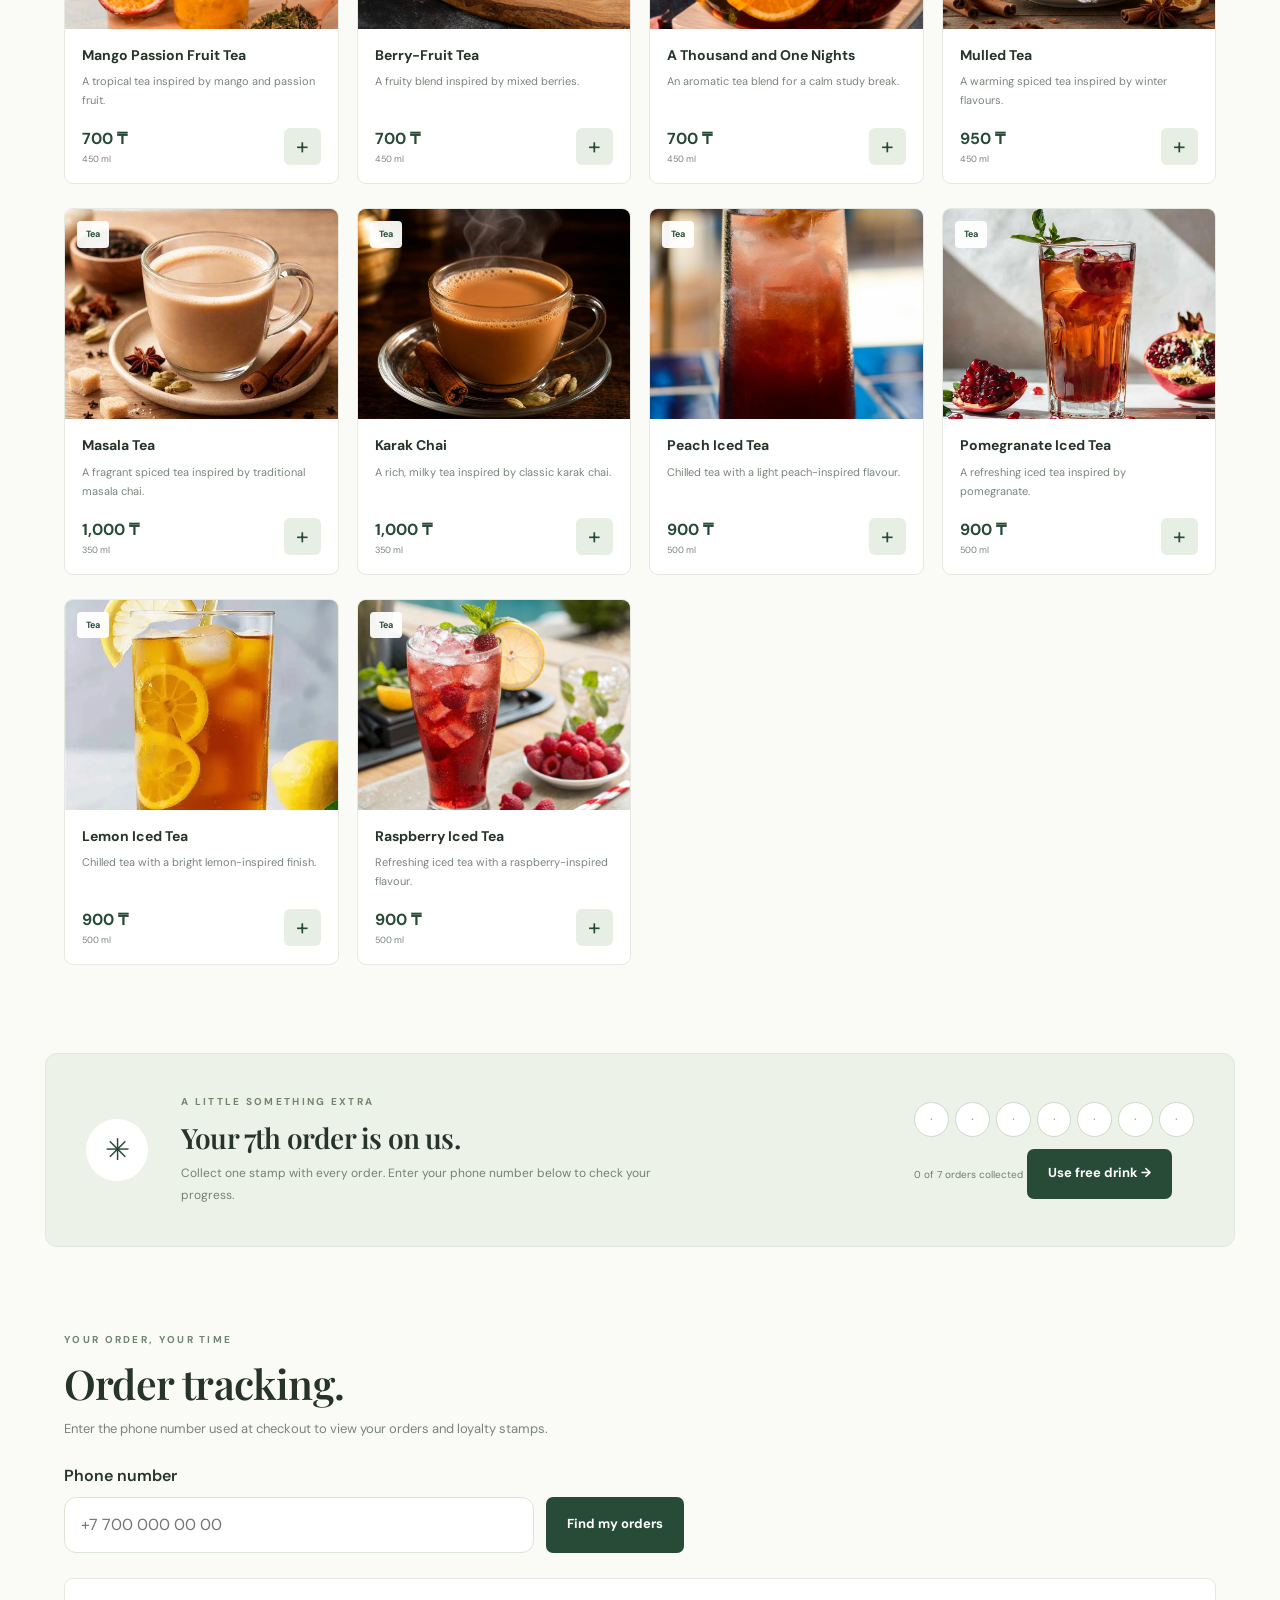
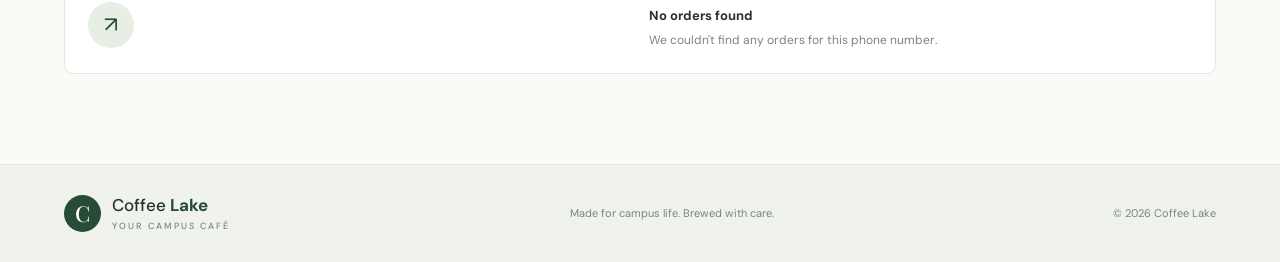
==== commit 2e5094c1: "Refactor index.html and update favicon format Updated the HTML structure and links in index.html, in" ====
--- a/index.html
+++ b/index.html
@@ -10,7 +10,7 @@
   <link rel="preconnect" href="https://fonts.gstatic.com" crossorigin>
   <link href="https://fonts.googleapis.com/css2?family=DM+Sans:wght@400;500;600;700&family=Playfair+Display:wght@600;700&display=swap" rel="stylesheet">
   <link rel="stylesheet" href="style.css">
-  <link rel="icon" type="image/png" href="./images/favicon.png?v=2">
+  <link rel="icon" type="image/x-icon" href="./images/favicon.ico">
   <script src="script.js" defer></script>
 </head>
 <body>
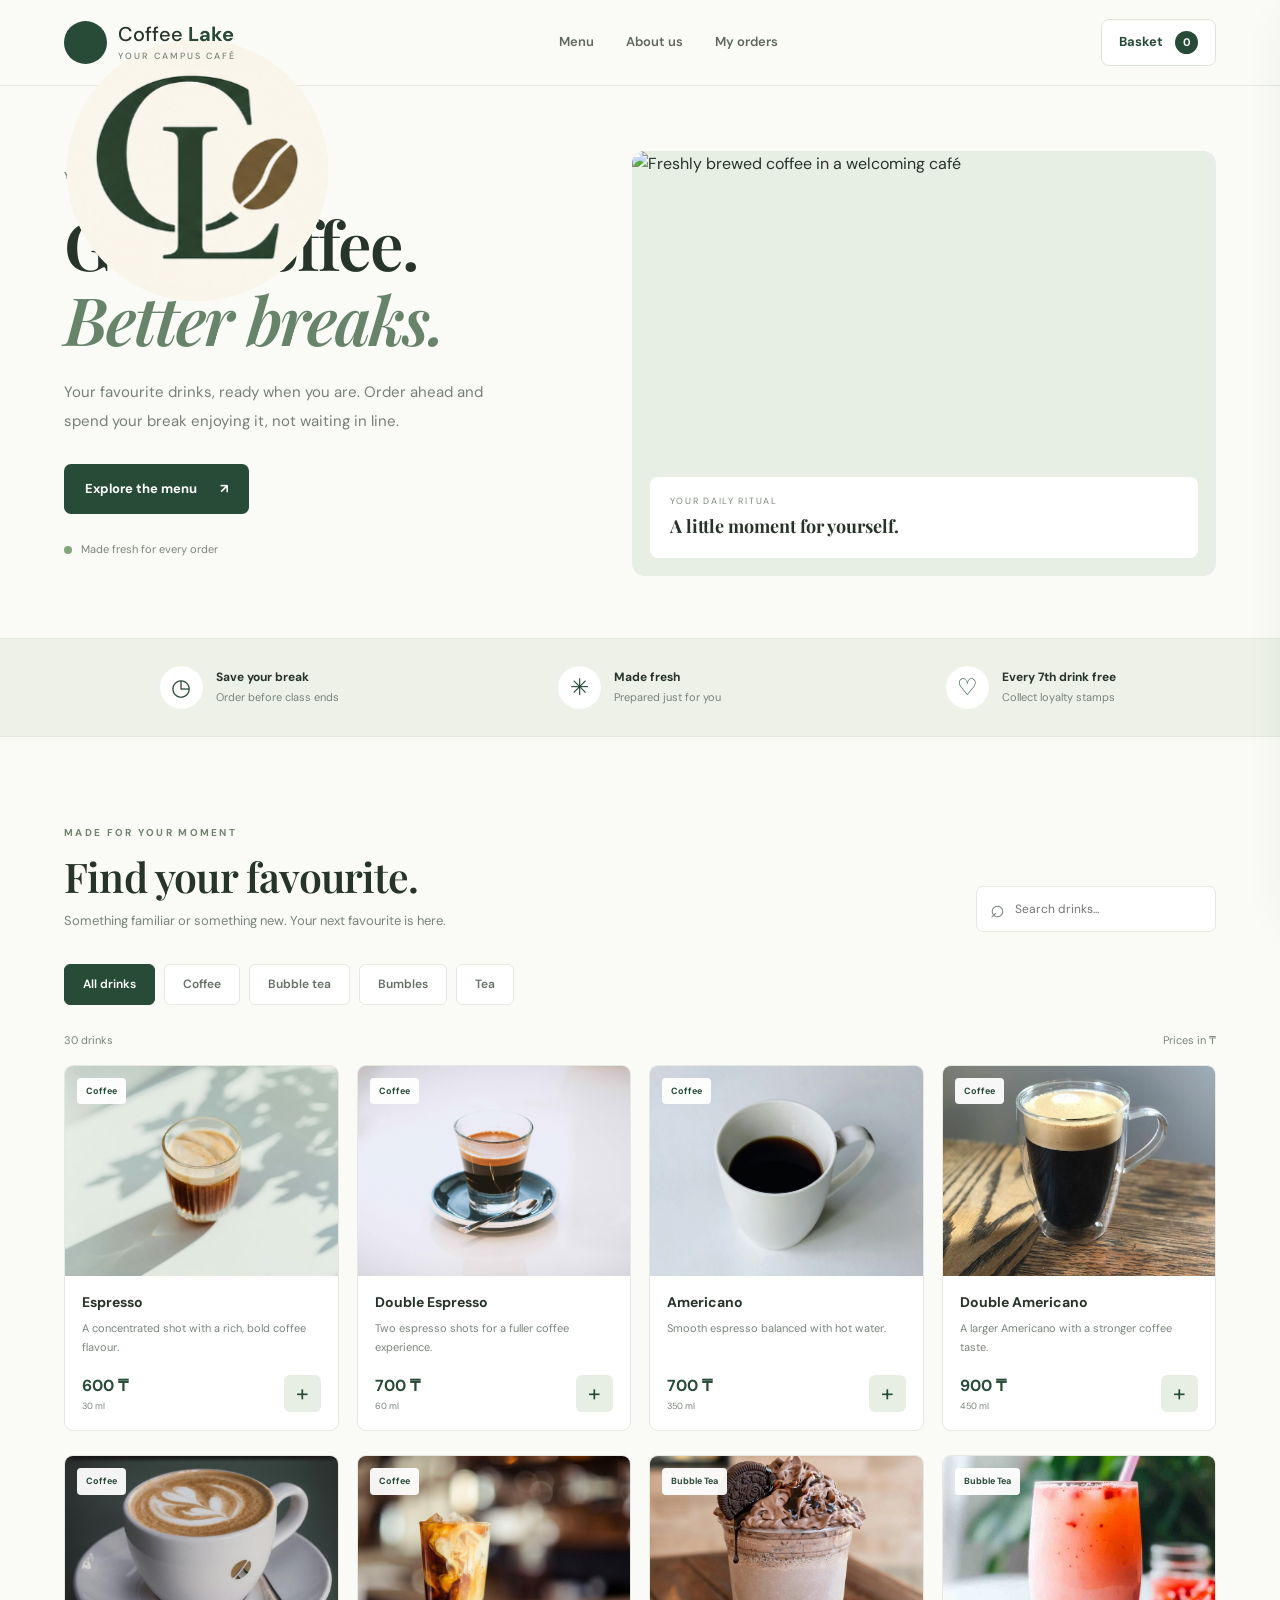
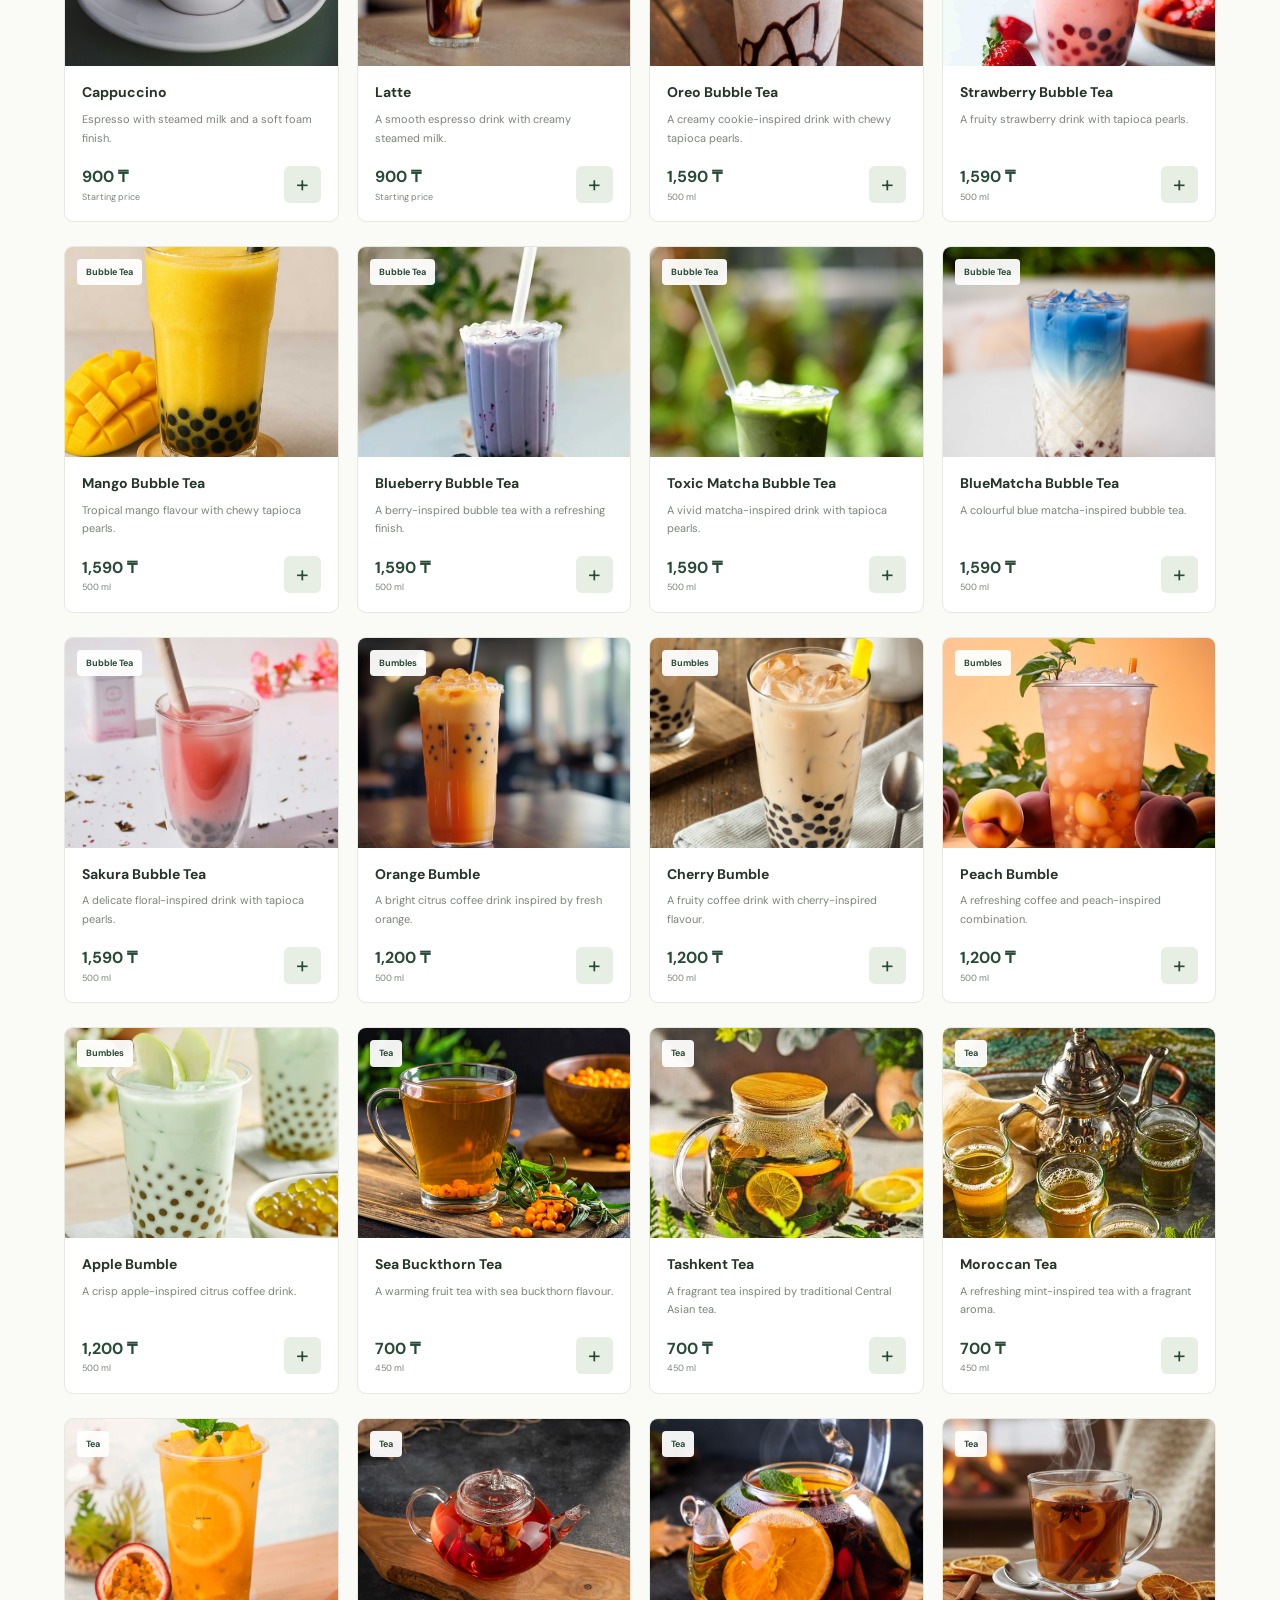
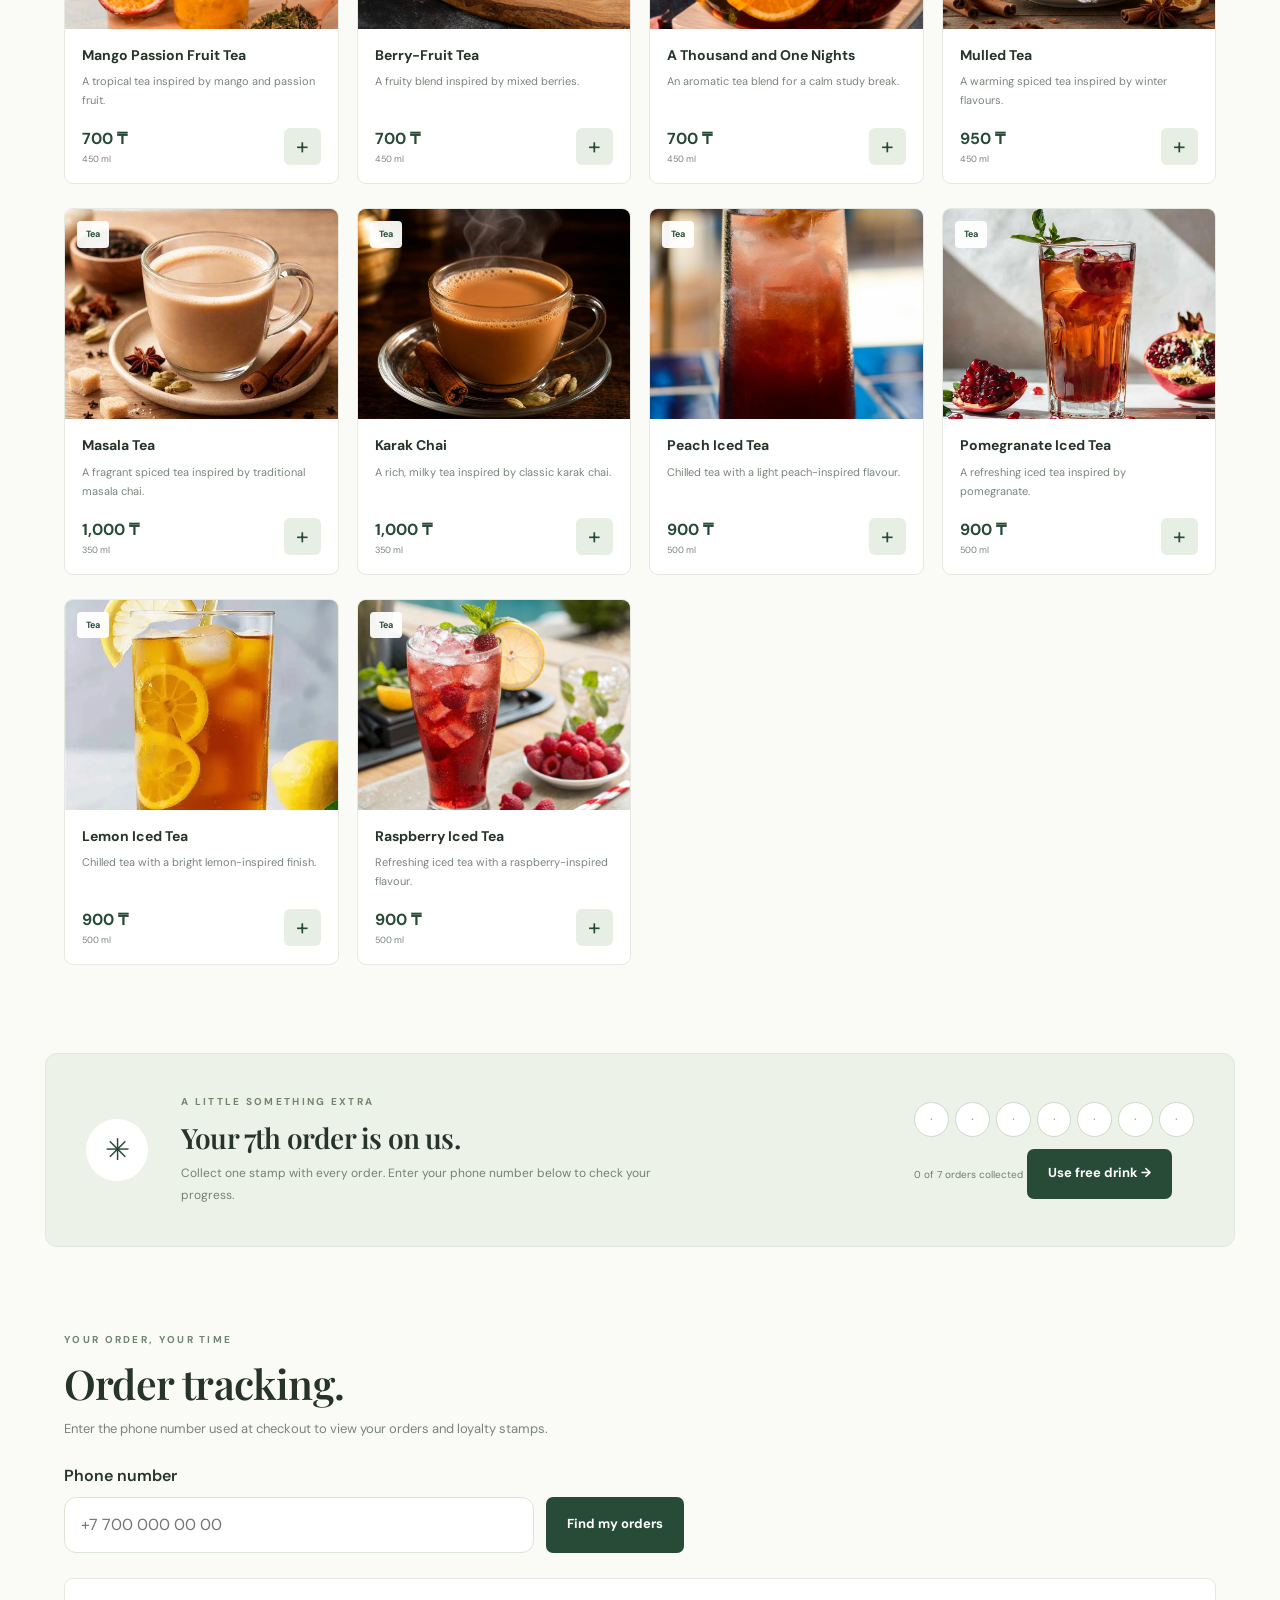
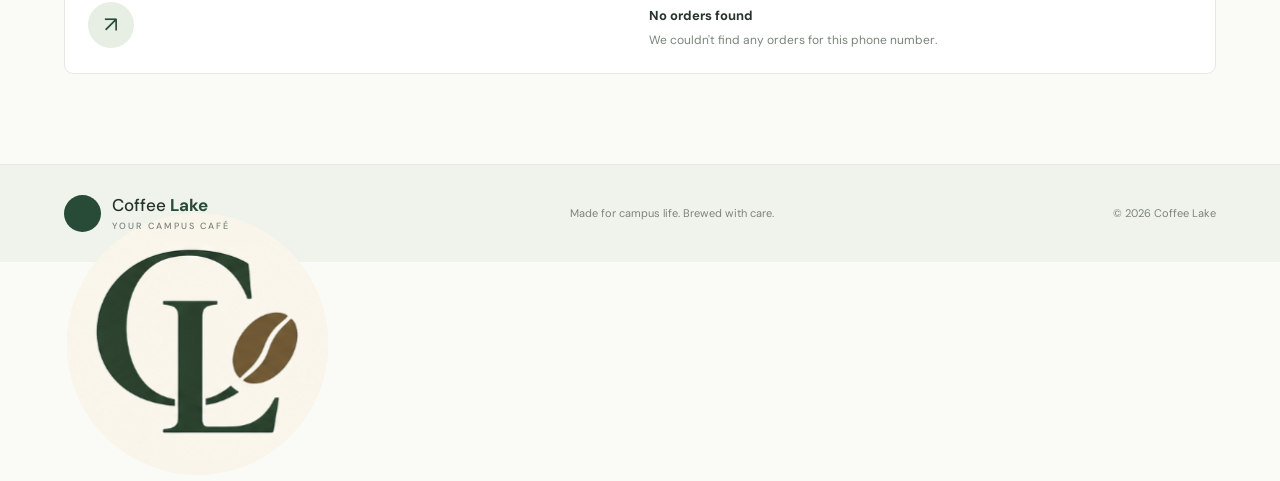
==== commit 8dcb1b34: "Update index.html" ====
--- a/index.html
+++ b/index.html
@@ -16,7 +16,9 @@
 <body>
   <header class="header">
     <a href="#" class="logo">
-      <span class="logo-icon">C</span>
+      <span class="logo-icon">
+  <img src="./images/favicon.ico" alt="Coffee Lake">
+</span>
       <span>Coffee <strong>Lake</strong><small>YOUR CAMPUS CAFÉ</small></span>
     </a>
 
@@ -155,7 +157,9 @@
 
   <footer class="footer">
     <a href="#" class="logo footer-logo">
-      <span class="logo-icon">C</span>
+      <span class="logo-icon">
+  <img src="./images/favicon.ico" alt="Coffee Lake">
+</span>
       <span>Coffee <strong>Lake</strong><small>YOUR CAMPUS CAFÉ</small></span>
     </a>
     <p>Made for campus life. Brewed with care.</p>
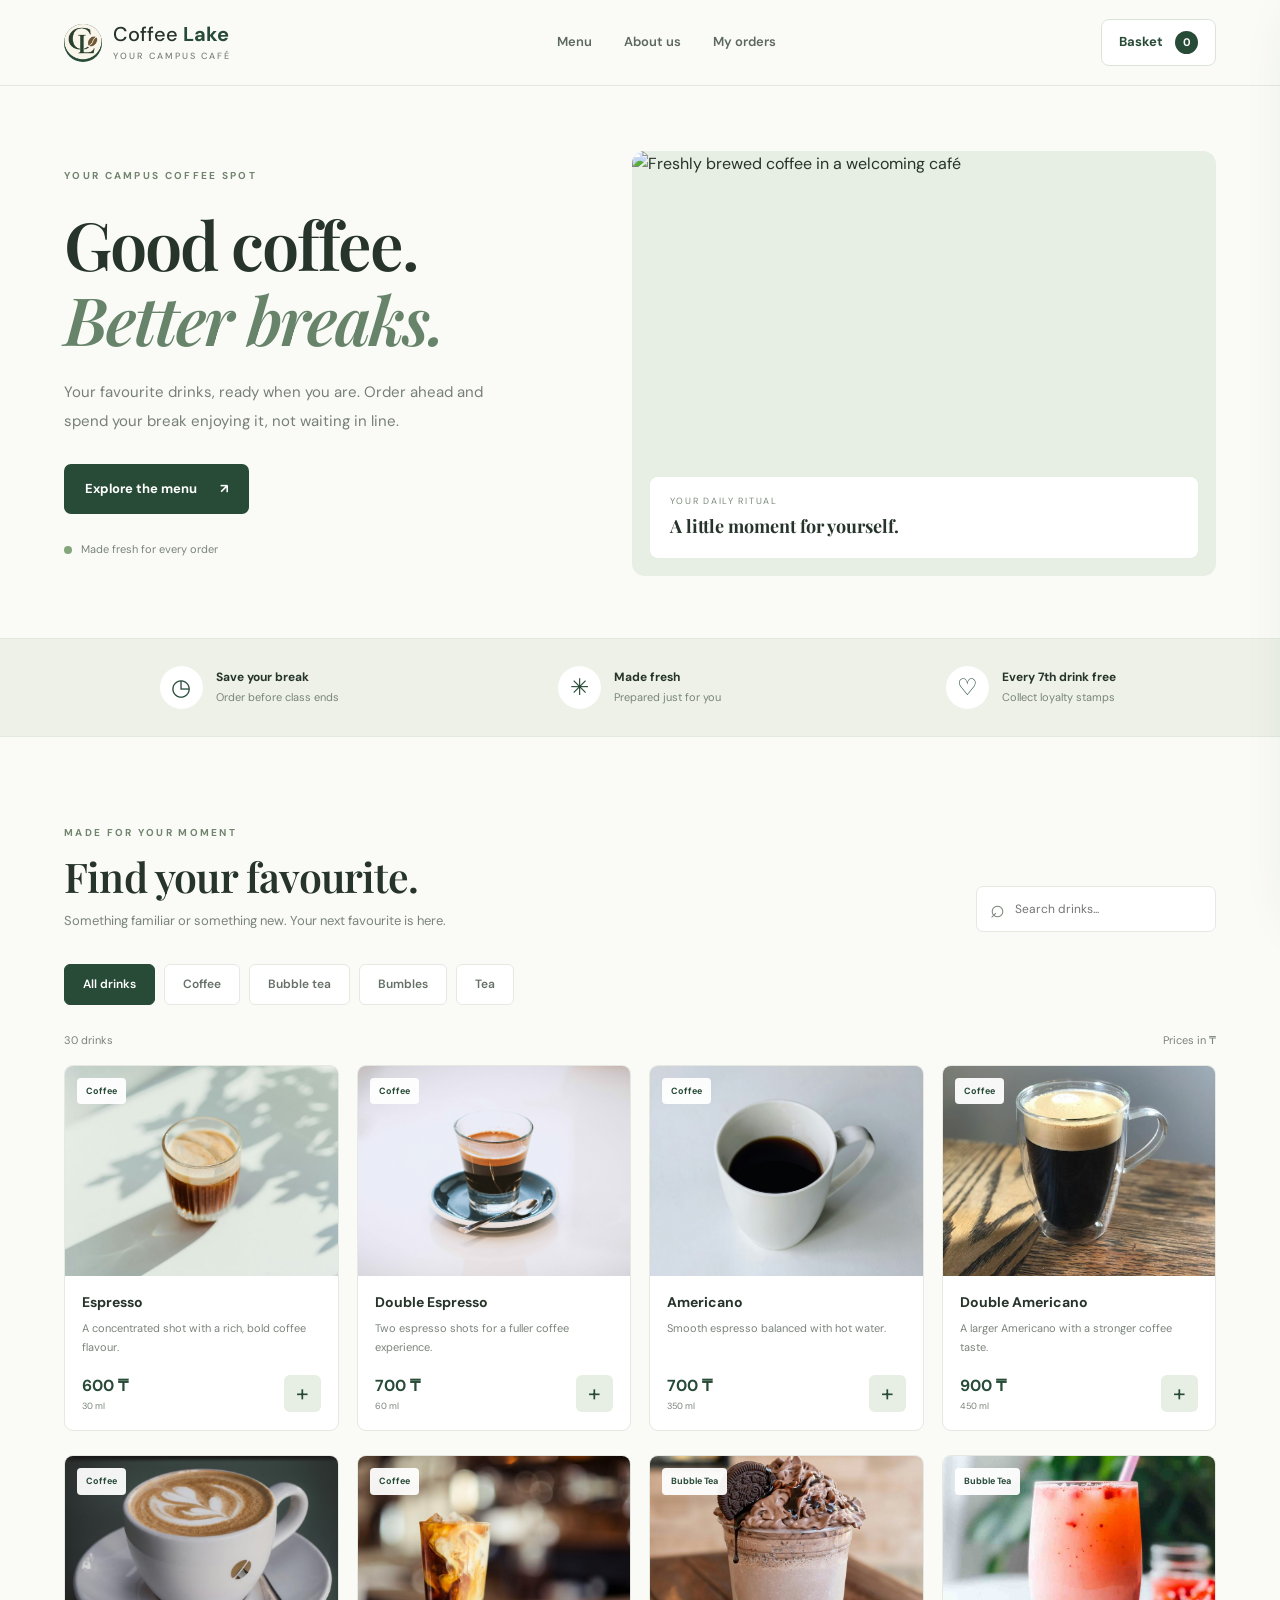
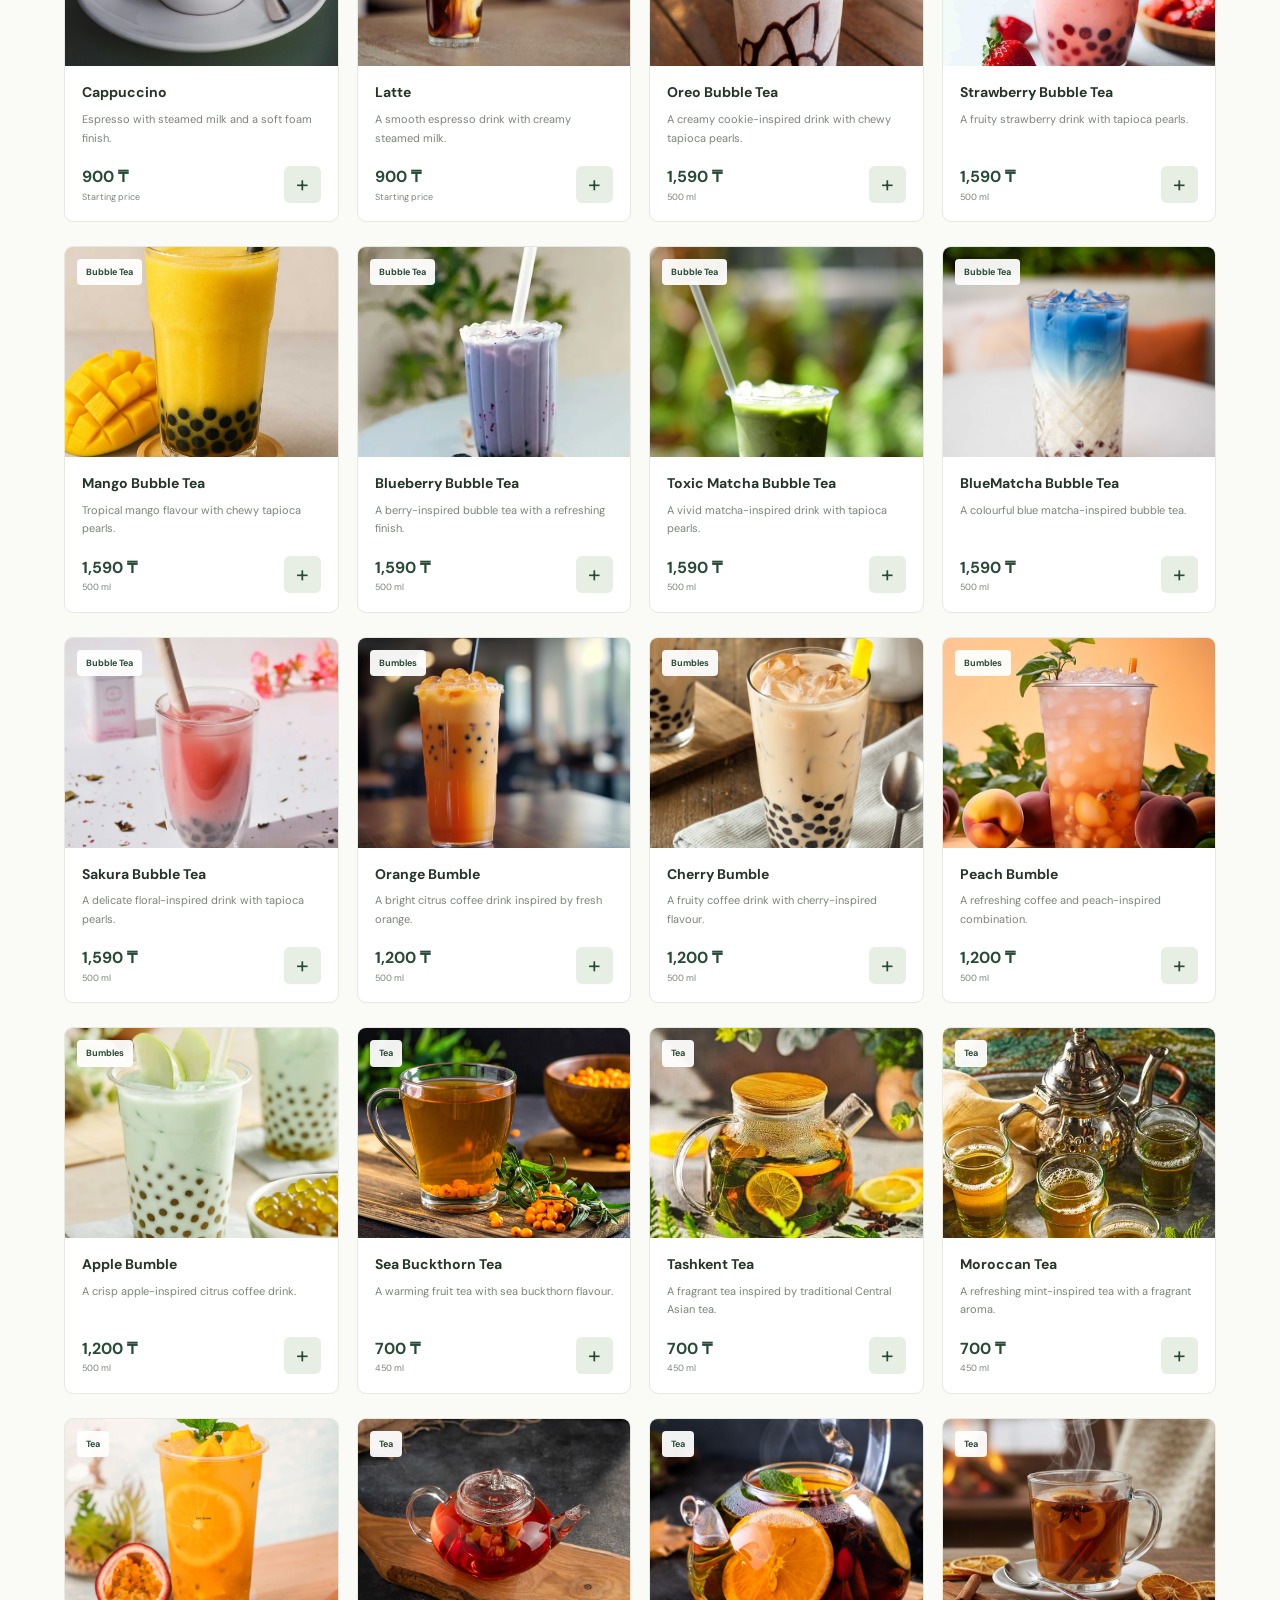
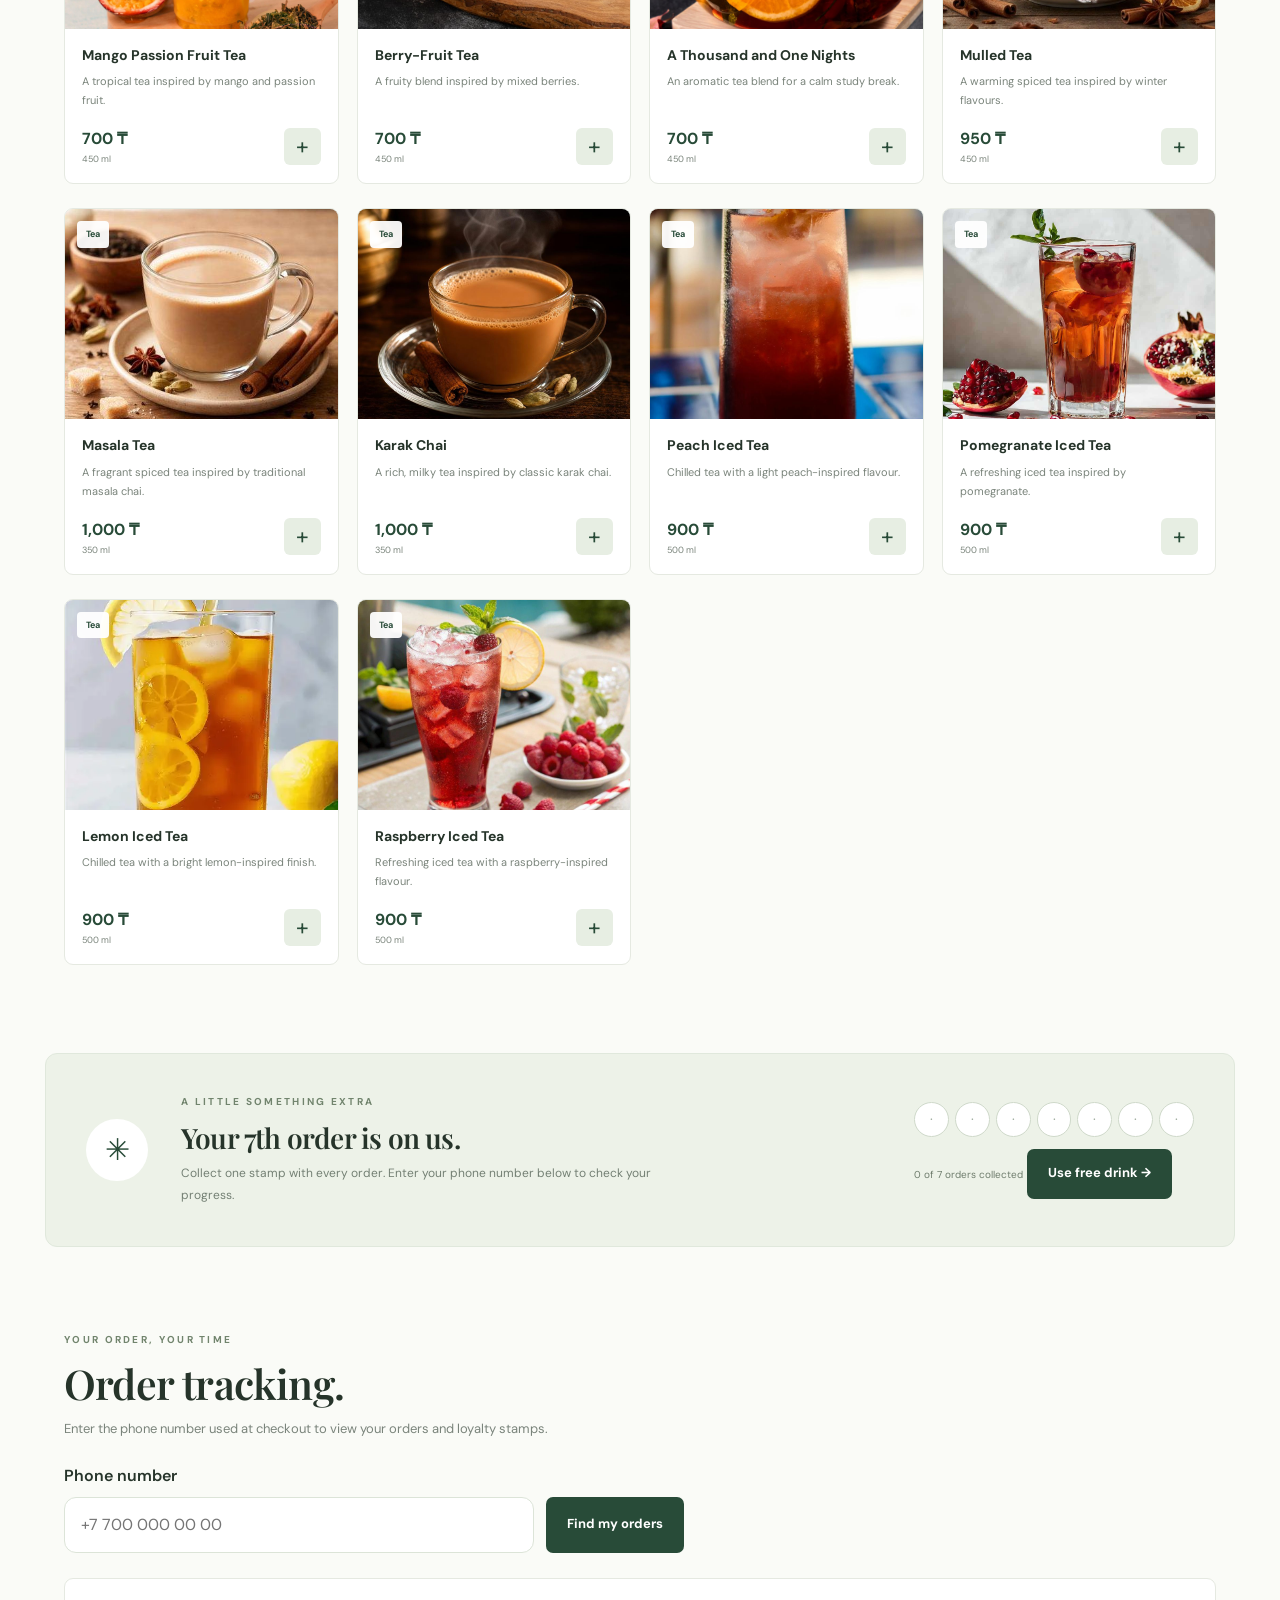
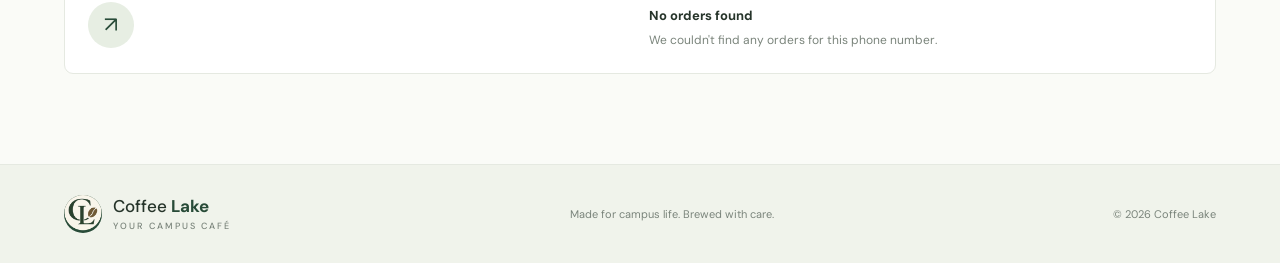
==== commit 26655562: "Update index.html" ====
--- a/index.html
+++ b/index.html
@@ -10,7 +10,7 @@
   <link rel="preconnect" href="https://fonts.gstatic.com" crossorigin>
   <link href="https://fonts.googleapis.com/css2?family=DM+Sans:wght@400;500;600;700&family=Playfair+Display:wght@600;700&display=swap" rel="stylesheet">
   <link rel="stylesheet" href="style.css">
-  <link rel="icon" type="image/x-icon" href="./images/favicon.ico">
+  <link rel="icon" type="image/png" href="./images/favicon.png">
   <script src="script.js" defer></script>
 </head>
 <body>
--- a/style.css
+++ b/style.css
@@ -2387,3 +2387,54 @@
 .admin-menu-photo-fallback[hidden] {
     display: none !important;
 }
+
+
+
+/* Perfect logo alignment */
+.logo-icon {
+  width: 38px;
+  height: 38px;
+  min-width: 38px;
+  min-height: 38px;
+  flex: 0 0 38px;
+  display: inline-flex;
+  align-items: center;
+  justify-content: center;
+  overflow: hidden;
+  border-radius: 50%;
+}
+
+.logo-icon img {
+    display: block;
+    width: 40px !important;
+    height: 40px !important;
+    max-width: 40px;
+    max-height: 40px;
+    object-fit: contain;
+    object-position: center;
+    margin: 0;
+    padding: 0;
+    border-radius: 50%;
+    transform: translateY(-3px);
+}
+
+
+/* Admin sidebar logo */
+.brand-mark {
+  display: flex;
+  align-items: center;
+  justify-content: center;
+  overflow: hidden;
+}
+
+.brand-mark img {
+    display: block;
+    width: 50px !important;
+    height: 50px !important;
+    max-width: 50px;
+    max-height: 50px;
+    object-fit: contain;
+    object-position: center;
+    margin: 0;
+    padding: 0;
+}
